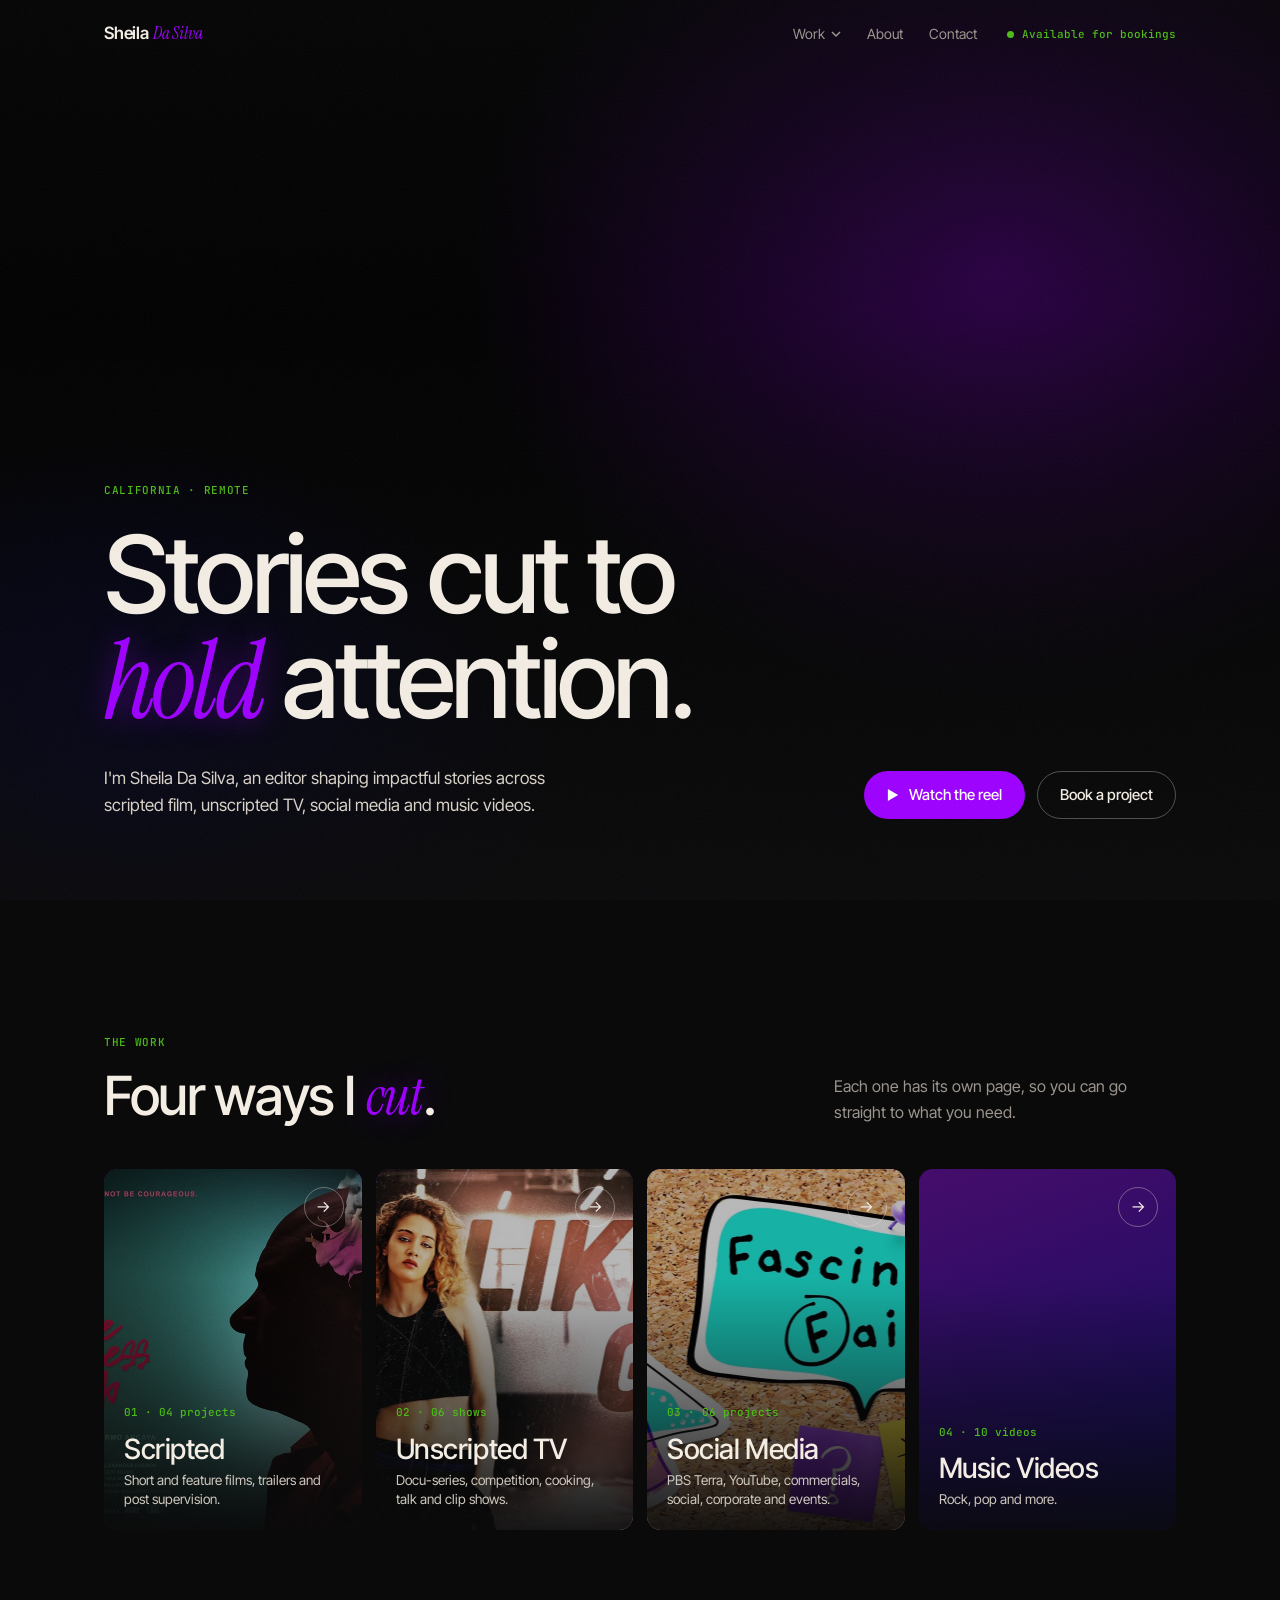
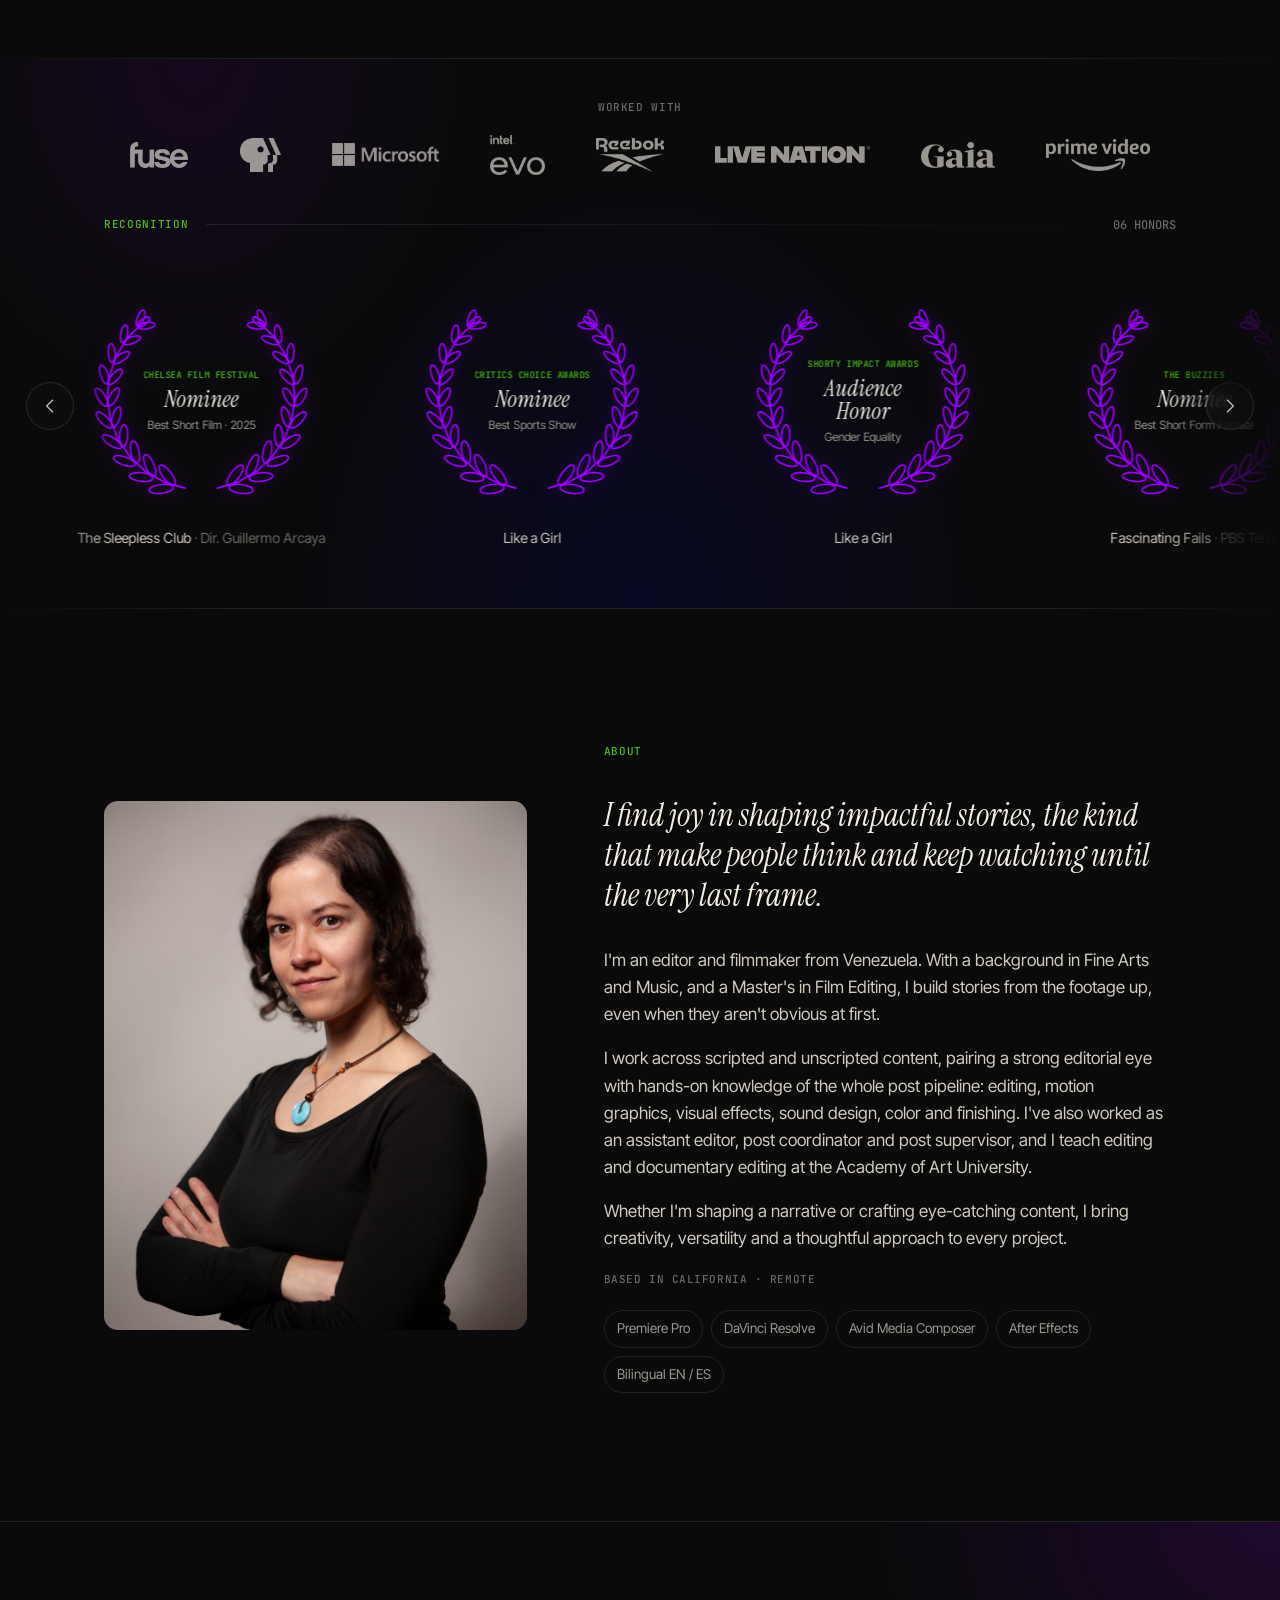
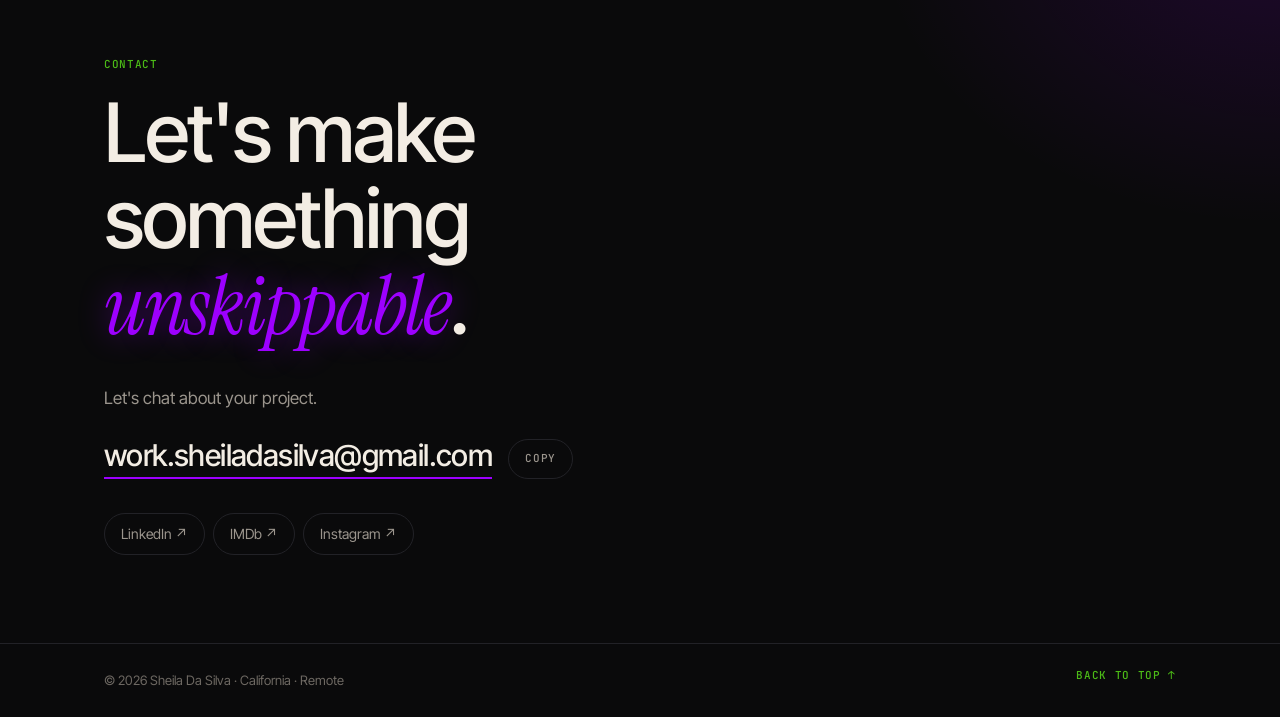
==== index.html @ 72e00f57 "Contact: smaller email, 'Let's chat about your project.', green/purple social links Co-Authored-By: " ====
<!DOCTYPE html>
<html lang="en">
<head>
<meta charset="utf-8">
<meta name="viewport" content="width=device-width, initial-scale=1">
<title>Sheila Da Silva — Video Editor</title>
<meta name="description" content="Sheila Da Silva — video editor for scripted film, unscripted TV, social media and music videos. California and remote.">
<link rel="preconnect" href="https://fonts.googleapis.com">
<link rel="preconnect" href="https://fonts.gstatic.com" crossorigin>
<link href="https://fonts.googleapis.com/css2?family=Inter+Tight:wght@300;400;500;600&family=Instrument+Serif:ital@0;1&family=JetBrains+Mono:wght@400;500&display=swap" rel="stylesheet">
<link rel="stylesheet" href="assets/site.css">
</head>
<body data-page="home">
<div class="grain" aria-hidden="true"></div>
<div class="playhead" id="playhead" aria-hidden="true"></div>
<nav>
  <div class="wrap nav-in">
    <a class="logo" href="index.html">Sheila <span>Da Silva</span></a>
    <div class="links">
      <div class="dd">
        <button aria-expanded="false" aria-haspopup="true">Work <svg viewBox="0 0 10 6" fill="none" stroke="currentColor" stroke-width="1.5"><path d="M1 1l4 4 4-4"/></svg></button>
        <div class="menu" role="menu"><a href="scripted.html" data-cat="scripted">Scripted<span data-count="scripted"></span></a><a href="unscripted.html" data-cat="unscripted">Unscripted TV<span data-count="unscripted"></span></a><a href="social-media.html" data-cat="digital">Social Media<span data-count="digital"></span></a><a href="music.html" data-cat="music">Music Videos<span data-count="music"></span></a></div>
      </div>
      <a href="index.html#about">About</a>
      <a href="index.html#contact">Contact</a>
    </div>
    <a class="pill" href="index.html#contact"><i class="dot"></i>Available for bookings</a>
    <button class="burger" id="burger" aria-label="Open menu" aria-expanded="false"><i></i><i></i></button>
  </div>
</nav>
<div class="mmenu">
  <a href="index.html">Home</a>
  <a href="scripted.html">Work</a>
  <div class="sub"><a href="scripted.html" data-cat="scripted">Scripted</a><a href="unscripted.html" data-cat="unscripted">Unscripted TV</a><a href="social-media.html" data-cat="digital">Social Media</a><a href="music.html" data-cat="music">Music Videos</a></div>
  <a href="index.html#about">About</a>
  <a href="index.html#contact">Contact</a>
  <a class="pill" href="index.html#contact"><i class="dot"></i>Available for bookings</a>
</div>
<header class="hero" id="top">
  <div class="hero-bg">
    <iframe src="https://player.vimeo.com/video/905389708?background=1&autoplay=1&loop=1&muted=1&dnt=1" title="Editor reel (background)" allow="autoplay; fullscreen" tabindex="-1" aria-hidden="true"></iframe>
  </div>
  <div class="wrap hero-in">
    <span class="label">California · Remote</span>
    <h1>Stories cut to <em>hold</em> attention.</h1>
    <div class="hero-row">
      <p>I'm Sheila Da Silva, an editor shaping impactful stories across scripted film, unscripted TV, social media and music videos.</p>
      <div class="ctas">
        <button class="btn btn-p" id="watchReel"><svg viewBox="0 0 12 14"><path d="M0 0l12 7-12 7z"/></svg>Watch the reel</button>
        <a class="btn btn-g" href="#contact">Book a project</a>
      </div>
    </div>
  </div>
</header>

<section class="doors-sec" id="work">
  <div class="wrap">
    <div class="doors-head">
      <div><span class="label">The work</span><h2>Four ways I <em>cut</em>.</h2></div>
      <p>Each one has its own page, so you can go straight to what you need.</p>
    </div>
    <div class="doors" id="doors"></div>
  </div>
</section>

<section class="recog" aria-labelledby="recogTitle">
  <svg width="0" height="0" style="position:absolute" aria-hidden="true"><symbol id="laurel" viewBox="0 0 240 240"><path d="M104.4,204.6 L84.5,198.7 L66.6,188.4 L51.5,174.3 L40.0,157.1 L32.7,137.8 L30.0,117.3 L32.1,96.7 L38.8,77.1 L49.9,59.6 L64.6,45.1" fill="none" stroke="currentColor" stroke-width="1.6" stroke-linecap="round"/><ellipse cx="81.7" cy="205.3" rx="11.6" ry="4.3" transform="rotate(173.2 81.7 205.3)" fill="none" stroke="currentColor" stroke-width="1.5"/><ellipse cx="87.4" cy="192.1" rx="11.6" ry="4.3" transform="rotate(233.2 87.4 192.1)" fill="none" stroke="currentColor" stroke-width="1.5"/><ellipse cx="62.5" cy="194.0" rx="11.3" ry="4.1" transform="rotate(186.4 62.5 194.0)" fill="none" stroke="currentColor" stroke-width="1.5"/><ellipse cx="70.7" cy="182.9" rx="11.3" ry="4.1" transform="rotate(246.4 70.7 182.9)" fill="none" stroke="currentColor" stroke-width="1.5"/><ellipse cx="46.4" cy="178.6" rx="10.9" ry="4.0" transform="rotate(199.6 46.4 178.6)" fill="none" stroke="currentColor" stroke-width="1.5"/><ellipse cx="56.5" cy="170.1" rx="10.9" ry="4.0" transform="rotate(259.6 56.5 170.1)" fill="none" stroke="currentColor" stroke-width="1.5"/><ellipse cx="34.3" cy="160.0" rx="10.6" ry="3.9" transform="rotate(212.8 34.3 160.0)" fill="none" stroke="currentColor" stroke-width="1.5"/><ellipse cx="45.6" cy="154.3" rx="10.6" ry="3.9" transform="rotate(272.8 45.6 154.3)" fill="none" stroke="currentColor" stroke-width="1.5"/><ellipse cx="26.9" cy="139.2" rx="10.2" ry="3.7" transform="rotate(226.0 26.9 139.2)" fill="none" stroke="currentColor" stroke-width="1.5"/><ellipse cx="38.5" cy="136.3" rx="10.2" ry="3.7" transform="rotate(286.0 38.5 136.3)" fill="none" stroke="currentColor" stroke-width="1.5"/><ellipse cx="24.3" cy="117.3" rx="9.8" ry="3.6" transform="rotate(239.2 24.3 117.3)" fill="none" stroke="currentColor" stroke-width="1.5"/><ellipse cx="35.7" cy="117.2" rx="9.8" ry="3.6" transform="rotate(299.2 35.7 117.2)" fill="none" stroke="currentColor" stroke-width="1.5"/><ellipse cx="26.8" cy="95.5" rx="9.5" ry="3.5" transform="rotate(252.4 26.8 95.5)" fill="none" stroke="currentColor" stroke-width="1.5"/><ellipse cx="37.4" cy="97.8" rx="9.5" ry="3.5" transform="rotate(312.4 37.4 97.8)" fill="none" stroke="currentColor" stroke-width="1.5"/><ellipse cx="34.2" cy="74.9" rx="9.1" ry="3.3" transform="rotate(265.6 34.2 74.9)" fill="none" stroke="currentColor" stroke-width="1.5"/><ellipse cx="43.4" cy="79.3" rx="9.1" ry="3.3" transform="rotate(325.6 43.4 79.3)" fill="none" stroke="currentColor" stroke-width="1.5"/><ellipse cx="46.1" cy="56.6" rx="8.8" ry="3.2" transform="rotate(278.8 46.1 56.6)" fill="none" stroke="currentColor" stroke-width="1.5"/><ellipse cx="53.6" cy="62.6" rx="8.8" ry="3.2" transform="rotate(338.8 53.6 62.6)" fill="none" stroke="currentColor" stroke-width="1.5"/><ellipse cx="61.8" cy="41.5" rx="8.4" ry="3.1" transform="rotate(292.0 61.8 41.5)" fill="none" stroke="currentColor" stroke-width="1.5"/><ellipse cx="67.4" cy="48.6" rx="8.4" ry="3.1" transform="rotate(352.0 67.4 48.6)" fill="none" stroke="currentColor" stroke-width="1.5"/><ellipse cx="64.6" cy="45.1" rx="7" ry="2.8" transform="rotate(322.0 64.6 45.1)" fill="none" stroke="currentColor" stroke-width="1.5"/><path d="M135.6,204.6 L155.5,198.7 L173.4,188.4 L188.5,174.3 L200.0,157.1 L207.3,137.8 L210.0,117.3 L207.9,96.7 L201.2,77.1 L190.1,59.6 L175.4,45.1" fill="none" stroke="currentColor" stroke-width="1.6" stroke-linecap="round"/><ellipse cx="158.3" cy="205.3" rx="11.6" ry="4.3" transform="rotate(6.8 158.3 205.3)" fill="none" stroke="currentColor" stroke-width="1.5"/><ellipse cx="152.6" cy="192.1" rx="11.6" ry="4.3" transform="rotate(-53.2 152.6 192.1)" fill="none" stroke="currentColor" stroke-width="1.5"/><ellipse cx="177.5" cy="194.0" rx="11.3" ry="4.1" transform="rotate(-6.4 177.5 194.0)" fill="none" stroke="currentColor" stroke-width="1.5"/><ellipse cx="169.3" cy="182.9" rx="11.3" ry="4.1" transform="rotate(-66.4 169.3 182.9)" fill="none" stroke="currentColor" stroke-width="1.5"/><ellipse cx="193.6" cy="178.6" rx="10.9" ry="4.0" transform="rotate(-19.6 193.6 178.6)" fill="none" stroke="currentColor" stroke-width="1.5"/><ellipse cx="183.5" cy="170.1" rx="10.9" ry="4.0" transform="rotate(-79.6 183.5 170.1)" fill="none" stroke="currentColor" stroke-width="1.5"/><ellipse cx="205.7" cy="160.0" rx="10.6" ry="3.9" transform="rotate(-32.8 205.7 160.0)" fill="none" stroke="currentColor" stroke-width="1.5"/><ellipse cx="194.4" cy="154.3" rx="10.6" ry="3.9" transform="rotate(-92.8 194.4 154.3)" fill="none" stroke="currentColor" stroke-width="1.5"/><ellipse cx="213.1" cy="139.2" rx="10.2" ry="3.7" transform="rotate(-46.0 213.1 139.2)" fill="none" stroke="currentColor" stroke-width="1.5"/><ellipse cx="201.5" cy="136.3" rx="10.2" ry="3.7" transform="rotate(-106.0 201.5 136.3)" fill="none" stroke="currentColor" stroke-width="1.5"/><ellipse cx="215.7" cy="117.3" rx="9.8" ry="3.6" transform="rotate(-59.2 215.7 117.3)" fill="none" stroke="currentColor" stroke-width="1.5"/><ellipse cx="204.3" cy="117.2" rx="9.8" ry="3.6" transform="rotate(-119.2 204.3 117.2)" fill="none" stroke="currentColor" stroke-width="1.5"/><ellipse cx="213.2" cy="95.5" rx="9.5" ry="3.5" transform="rotate(-72.4 213.2 95.5)" fill="none" stroke="currentColor" stroke-width="1.5"/><ellipse cx="202.6" cy="97.8" rx="9.5" ry="3.5" transform="rotate(-132.4 202.6 97.8)" fill="none" stroke="currentColor" stroke-width="1.5"/><ellipse cx="205.8" cy="74.9" rx="9.1" ry="3.3" transform="rotate(-85.6 205.8 74.9)" fill="none" stroke="currentColor" stroke-width="1.5"/><ellipse cx="196.6" cy="79.3" rx="9.1" ry="3.3" transform="rotate(-145.6 196.6 79.3)" fill="none" stroke="currentColor" stroke-width="1.5"/><ellipse cx="193.9" cy="56.6" rx="8.8" ry="3.2" transform="rotate(-98.8 193.9 56.6)" fill="none" stroke="currentColor" stroke-width="1.5"/><ellipse cx="186.4" cy="62.6" rx="8.8" ry="3.2" transform="rotate(-158.8 186.4 62.6)" fill="none" stroke="currentColor" stroke-width="1.5"/><ellipse cx="178.2" cy="41.5" rx="8.4" ry="3.1" transform="rotate(-112.0 178.2 41.5)" fill="none" stroke="currentColor" stroke-width="1.5"/><ellipse cx="172.6" cy="48.6" rx="8.4" ry="3.1" transform="rotate(-172.0 172.6 48.6)" fill="none" stroke="currentColor" stroke-width="1.5"/><ellipse cx="175.4" cy="45.1" rx="7" ry="2.8" transform="rotate(-142.0 175.4 45.1)" fill="none" stroke="currentColor" stroke-width="1.5"/></symbol></svg>
  <div class="wrap clients-in">
    <span class="label" id="clientsTitle">Worked with</span>
    <div class="logos">
      <img src="images/clients/fuse.png" alt="Fuse" class="lg-fuse" loading="lazy">
      <img src="images/clients/pbs.png" alt="PBS" class="lg-pbs" loading="lazy">
      <img src="images/clients/microsoft.png" alt="Microsoft" class="lg-ms" loading="lazy">
      <img src="images/clients/intel-evo.png" alt="Intel Evo" class="lg-evo" loading="lazy">
      <img src="images/clients/reebok.png" alt="Reebok" class="lg-reebok" loading="lazy">
      <img src="images/clients/live-nation.png" alt="Live Nation" class="lg-ln" loading="lazy">
      <img src="images/clients/gaia.png" alt="Gaia" class="lg-gaia" loading="lazy">
      <img src="images/clients/prime-video.png" alt="Prime Video" class="lg-prime" loading="lazy">
    </div>
  </div>
  <div class="wrap recog-head"><span class="label" id="recogTitle">Recognition</span><span class="rule" aria-hidden="true"></span><span class="count" id="awardCount"></span></div>
  <div class="marquee-wrap" id="awardWrap">
    <div class="marquee" id="awardMarquee"><div class="track" id="awardTrack"></div></div>
    <button class="m-arrow prev" id="awardPrev" aria-label="Previous awards"><svg viewBox="0 0 24 24" aria-hidden="true"><path d="M15 5l-7 7 7 7"/></svg></button>
    <button class="m-arrow next" id="awardNext" aria-label="Next awards"><svg viewBox="0 0 24 24" aria-hidden="true"><path d="M9 5l7 7-7 7"/></svg></button>
  </div>
</section>

<section class="about" id="about">
  <div class="wrap">
    <div class="photo rise">
      <img src="images/sheila.jpg" alt="Portrait of Sheila Da Silva" width="960" height="1200" loading="lazy">
    </div>
    <div class="rise">
      <span class="label">About</span>
      <p class="lead">I find joy in shaping impactful stories, the kind that make people think and keep watching until the very last frame.</p>
      <p>I'm an editor and filmmaker from Venezuela. With a background in Fine Arts and Music, and a Master's in Film Editing, I build stories from the footage up, even when they aren't obvious at first.</p>
      <p>I work across scripted and unscripted content, pairing a strong editorial eye with hands-on knowledge of the whole post pipeline: editing, motion graphics, visual effects, sound design, color and finishing. I've also worked as an assistant editor, post coordinator and post supervisor, and I teach editing and documentary editing at the Academy of Art University.</p>
      <p>Whether I'm shaping a narrative or crafting eye-catching content, I bring creativity, versatility and a thoughtful approach to every project.</p>
      <p class="avail">Based in California · Remote</p>
      <div class="chips"><span>Premiere Pro</span><span>DaVinci Resolve</span><span>Avid Media Composer</span><span>After Effects</span><span>Bilingual EN / ES</span></div>
    </div>
  </div>
</section>

<section class="contact" id="contact">
  <div class="wrap">
    <span class="label">Contact</span>
    <h2>Let's make something <em>unskippable</em>.</h2>
    <div class="c-solo">
      <p>Let's chat about your project.</p>
      <div class="mail-row">
        <a class="mail" id="mailLink" href="mailto:work.sheiladasilva@gmail.com">work.sheiladasilva@gmail.com</a>
        <button class="copy" id="copyMail" type="button" aria-label="Copy email address">Copy</button>
      </div>
      <div class="social">
        <a href="https://www.linkedin.com/in/sheiladasilva/" target="_blank" rel="noopener">LinkedIn ↗</a>
        <a href="https://www.imdb.com/name/nm10146555/" target="_blank" rel="noopener">IMDb ↗</a>
        <a href="https://www.instagram.com/sheiladpicsart/" target="_blank" rel="noopener">Instagram ↗</a>
      </div>
    </div>
  </div>
</section>

<div class="tabbar" role="navigation" aria-label="Main">
  <a href="index.html" data-tab="home"><svg viewBox="0 0 24 24" aria-hidden="true"><path d="M3 10.5 12 3l9 7.5V20a1 1 0 0 1-1 1h-5v-6h-6v6H4a1 1 0 0 1-1-1z"/></svg><span>Home</span></a>
  <button type="button" data-tab="work" aria-expanded="false" aria-controls="sheet"><svg viewBox="0 0 24 24" aria-hidden="true"><rect x="3" y="4" width="18" height="16" rx="2"/><path d="M3 9h18M8 4v5M16 4v5"/></svg><span>Work</span></button>
  <button type="button" data-tab="reel" class="tab-reel" aria-label="Watch the reel"><svg viewBox="0 0 24 24" aria-hidden="true"><circle cx="12" cy="12" r="9"/><path d="m10 8.5 5 3.5-5 3.5z" fill="currentColor"/></svg><span>Reel</span></button>
  <a href="index.html#about" data-tab="about"><svg viewBox="0 0 24 24" aria-hidden="true"><circle cx="12" cy="8" r="4"/><path d="M4 21c1.5-4 4.5-6 8-6s6.5 2 8 6"/></svg><span>About</span></a>
  <a href="index.html#contact" data-tab="contact"><svg viewBox="0 0 24 24" aria-hidden="true"><rect x="3" y="5" width="18" height="14" rx="2"/><path d="m3.5 6.5 8.5 7 8.5-7"/></svg><span>Contact</span></a>
</div>
<div class="sheet-bg" id="sheetBg"></div>
<div class="sheet" id="sheet" role="dialog" aria-label="Work categories">
  <span class="grab" aria-hidden="true"></span>
  <span class="label">The work</span>
  <a href="scripted.html" data-cat="scripted"><svg viewBox="0 0 24 24" aria-hidden="true"><path d="M4 8h16v12H4zM4 8l3-4h13l-3 4M9 4l-2 4M15 4l-2 4"/></svg><b>Scripted</b><i data-count="scripted"></i></a>
  <a href="unscripted.html" data-cat="unscripted"><svg viewBox="0 0 24 24" aria-hidden="true"><rect x="3" y="6" width="18" height="12" rx="2"/><path d="M8 21h8M12 18v3"/></svg><b>Unscripted TV</b><i data-count="unscripted"></i></a>
  <a href="social-media.html" data-cat="digital"><svg viewBox="0 0 24 24" aria-hidden="true"><rect x="7" y="2.5" width="10" height="19" rx="2.5"/><path d="M11 18.5h2"/></svg><b>Social Media</b><i data-count="digital"></i></a>
  <a href="music.html" data-cat="music"><svg viewBox="0 0 24 24" aria-hidden="true"><path d="M9 18V5l11-2v13"/><circle cx="6.5" cy="18" r="2.5"/><circle cx="17.5" cy="16" r="2.5"/></svg><b>Music Videos</b><i data-count="music"></i></a>
</div>
<footer><div class="wrap"><span>© <span id="yr"></span> Sheila Da Silva · California · Remote</span><a href="#" class="label">Back to top ↑</a></div></footer>

<div class="lb" id="lb" role="dialog" aria-modal="true" aria-labelledby="lbTitle">
  <div class="lb-in">
    <button class="lb-close" id="lbClose" aria-label="Close player">✕</button>
    <div class="lb-grid">
      <div class="lb-left">
        <div class="screen" id="lbScreen"></div>
        <div class="lb-clips" id="lbClipsWrap">
          <div class="lb-clips-head"><span class="label" id="lbClipCount"></span><span class="navbtns"><button id="lbPrev" aria-label="Previous clip">←</button><button id="lbNext" aria-label="Next clip">→</button></span></div>
          <div class="strip" id="lbStrip"></div>
        </div>
      </div>
      <aside class="lb-info">
        <span class="label" id="lbKind"></span>
        <h3 id="lbTitle"></h3>
        <div class="now" id="lbNow"></div>
        <div class="role" id="lbRole"></div>
        <div class="awards" id="lbAwards"></div>
        <dl class="facts" id="lbFacts"></dl>
        <div class="desc" id="lbDesc"></div>
        <a class="ext" id="lbExt" href="#" target="_blank" rel="noopener"></a>
      </aside>
    </div>
  </div>
</div>
<script src="assets/data.js"></script>
<script src="assets/app.js"></script>
</body>
</html>
---- assets/site.css ----
/*
VOICE: calm, confident, cinematic — one idea per screen, lots of air.
IDEA: a festival programme — each category is its own page, each project its own "screening" with a single play button.
PICTURE: the reel behind the home hero; large stills that open a quiet player.
COLOUR and TYPE: near-black + cream; purple #9D00FF for actions, green #4CBB17 for small labels, blue #0000FF for the recognition band. Inter Tight / Instrument Serif italic / JetBrains Mono.
LAYOUT: Home (hero → four doors → recognition → about → contact). Category pages (header + index → alternating project rows). Music: two-column screening grid.
*/
:root{
  color-scheme:dark;
  --bg:#0a0a0b; --panel:#111113; --panel2:#17171b; --line:#222227;
  --ink:#f3ede4; --mute:#9b958d; --dim:#6d6862;
  --purple:#9D00FF; --green:#4CBB17; --blue:#0000FF;
  --sans:"Inter Tight",system-ui,sans-serif;
  --serif:"Instrument Serif",Georgia,serif;
  --mono:"JetBrains Mono",ui-monospace,monospace;
  --r:14px;
}
*{box-sizing:border-box;min-width:0}
html{scroll-behavior:smooth;scroll-padding-top:84px}
body{margin:0;background:var(--bg);color:var(--ink);font:16px/1.6 var(--sans);overflow-x:clip;-webkit-font-smoothing:antialiased}
img{display:block;max-width:100%}
a{color:inherit}
button{font:inherit;color:inherit;cursor:pointer}
:focus-visible{outline:2px solid var(--green);outline-offset:3px;border-radius:6px}
.wrap{max-width:1200px;margin:0 auto;padding:0 max(5vw,20px)}
.label{font:500 11px/1 var(--mono);color:var(--green);letter-spacing:.06em;text-transform:uppercase}
em{font-family:var(--serif);font-style:italic;font-weight:400;color:var(--purple);text-shadow:0 0 30px rgba(157,0,255,.45)}
h2{font-weight:500;font-size:clamp(34px,4.6vw,54px);line-height:1.05;letter-spacing:-.025em;margin:14px 0 0;text-wrap:balance}
.grain{position:fixed;inset:0;z-index:90;pointer-events:none;opacity:.045;
  background-image:url("data:image/svg+xml,%3Csvg xmlns='http://www.w3.org/2000/svg' width='180' height='180'%3E%3Cfilter id='n'%3E%3CfeTurbulence type='fractalNoise' baseFrequency='.9' numOctaves='2' stitchTiles='stitch'/%3E%3C/filter%3E%3Crect width='100%25' height='100%25' filter='url(%23n)'/%3E%3C/svg%3E")}
.playhead{position:fixed;top:0;left:0;height:2px;width:0;z-index:100;background:linear-gradient(90deg,var(--purple),var(--blue))}

/* buttons */
.btn{display:inline-flex;align-items:center;gap:10px;min-height:48px;padding:0 22px;border-radius:999px;border:1px solid transparent;font-weight:500;font-size:15px;text-decoration:none;transition:background .25s,border-color .25s,color .25s}
.btn-p{background:var(--purple);color:#fff}
.btn-p:hover{background:var(--blue)}
.btn-g{border-color:rgba(243,237,228,.3);background:none}
.btn-g:hover{border-color:var(--ink)}
.btn svg{width:12px;height:12px;fill:currentColor}

/* nav */
nav{position:fixed;inset:0 0 auto;z-index:80;transition:background .35s,border-color .35s;border-bottom:1px solid transparent}
nav.solid,body.inner nav{background:rgba(10,10,11,.86);backdrop-filter:blur(14px);border-color:var(--line)}
.nav-in{display:flex;align-items:center;gap:30px;height:68px}
.logo{font-weight:600;font-size:17px;text-decoration:none;margin-right:auto;letter-spacing:-.01em;transition:color .2s}
.logo:hover{color:var(--green)}
.logo span{font-family:var(--serif);font-style:italic;font-weight:400;color:var(--purple)}
.links{display:flex;align-items:center;gap:26px}
.links>a,.dd>button{text-decoration:none;font-size:14px;color:var(--mute);transition:color .2s;background:none;border:0;padding:8px 0;display:inline-flex;align-items:center;gap:6px}
.links>a:hover,.dd>button:hover{color:var(--green)}
.links>a.on,.dd.on>button,.dd.open>button,.links>a.on:hover,.dd.on>button:hover,.dd.open>button:hover{color:var(--purple)}
.dd{position:relative}
.dd>button svg{width:10px;height:10px;transition:transform .25s}
.dd.open>button svg{transform:rotate(180deg)}
.menu{position:absolute;top:calc(100% + 10px);left:-16px;min-width:250px;background:var(--panel);border:1px solid var(--line);border-radius:12px;padding:8px;opacity:0;transform:translateY(-6px);pointer-events:none;transition:opacity .2s,transform .2s;box-shadow:0 24px 60px -20px rgba(0,0,0,.8)}
.dd.open .menu{opacity:1;transform:none;pointer-events:auto}
.menu::before{content:"";position:absolute;left:0;right:0;top:-12px;height:12px}
.menu a{display:flex;justify-content:space-between;align-items:center;gap:16px;padding:11px 12px;border-radius:8px;text-decoration:none;font-size:15px}
.menu a span{font:500 10.5px/1 var(--mono);color:var(--dim)}
.menu a{transition:background .2s,color .2s}
.menu a:hover{background:var(--panel2);color:var(--green)}
.menu a.on,.menu a.on:hover{background:var(--panel2);color:var(--purple)}
.menu a:hover span{color:var(--green)}
.menu a.on span{color:var(--purple)}
.pill{display:inline-flex;align-items:center;gap:8px;font:500 11px/1 var(--mono);color:var(--green);text-decoration:none;white-space:nowrap}
.dot{width:7px;height:7px;border-radius:50%;background:var(--green);animation:pulse 2.4s infinite}
@keyframes pulse{0%{box-shadow:0 0 0 0 rgba(76,187,23,.6)}70%{box-shadow:0 0 0 8px rgba(76,187,23,0)}100%{box-shadow:0 0 0 0 rgba(76,187,23,0)}}
.burger{display:none;width:44px;height:44px;border:0;background:none;position:relative;z-index:2}
.burger i{position:absolute;left:12px;right:12px;height:1.5px;background:var(--ink);transition:transform .3s,top .3s}
.burger i:first-child{top:18px}.burger i:last-child{top:25px}
.menu-open .burger i:first-child{top:21px;transform:rotate(45deg)}
.menu-open .burger i:last-child{top:21px;transform:rotate(-45deg)}
.mmenu{position:fixed;inset:0;z-index:79;background:var(--bg);display:flex;flex-direction:column;justify-content:center;gap:2px;padding:80px 9vw 40px;opacity:0;pointer-events:none;transition:opacity .3s;overflow-y:auto}
.menu-open .mmenu{opacity:1;pointer-events:auto}
.mmenu>a{font-size:40px;font-weight:500;text-decoration:none;letter-spacing:-.02em;padding:4px 0}
.mmenu .sub{display:flex;flex-direction:column;margin:2px 0 14px;padding-left:16px;border-left:1px solid var(--line)}
.mmenu .sub a{font-size:20px;color:var(--mute);text-decoration:none;padding:6px 0}
.mmenu>a,.mmenu .sub a{transition:color .2s}
.mmenu>a:hover,.mmenu .sub a:hover{color:var(--green)}
.mmenu>a.on,.mmenu .sub a.on{color:var(--purple)}
.mmenu .pill{margin-top:24px;font-size:12px}
@media(max-width:1000px){nav .pill{display:none}.nav-in{gap:22px}}
@media(max-width:520px){.links{display:none}.burger{display:block}}

/* hero (home) */
.hero{position:relative;height:100svh;min-height:560px;display:flex;align-items:flex-end;overflow:hidden;isolation:isolate}
.hero-bg{position:absolute;inset:0;z-index:-2;background:#000 url("https://i.vimeocdn.com/video/1786629516-c2676ac9371a86c56fd2530cafbfa050674b06d72a8556141cd882b50cfa4356-d_1920x1080") center/cover}
.hero-bg::before{content:"";position:absolute;inset:0;background:radial-gradient(60% 70% at 78% 30%,rgba(157,0,255,.3),transparent 70%),radial-gradient(50% 60% at 10% 90%,rgba(0,0,255,.25),transparent 70%)}
.hero-bg iframe{position:absolute;top:50%;left:50%;width:100vw;height:56.25vw;min-height:100%;min-width:177.78vh;transform:translate(-50%,-50%);border:0;pointer-events:none;opacity:0;transition:opacity 1.2s}
.hero-bg.live iframe{opacity:1}
.hero::after{content:"";position:absolute;inset:0;z-index:-1;background:linear-gradient(180deg,rgba(10,10,11,.5),rgba(10,10,11,.1) 35%,rgba(10,10,11,.95))}
.hero-in{width:100%;padding-bottom:clamp(44px,9vh,96px)}
.hero h1{font-weight:500;font-size:clamp(46px,8.4vw,118px);line-height:.98;letter-spacing:-.035em;margin:20px 0 0;max-width:12ch;text-wrap:balance}
.hero-row{display:flex;justify-content:space-between;align-items:flex-end;gap:28px;flex-wrap:wrap;margin-top:30px}
.hero p{max-width:50ch;margin:0;font-size:17px;color:#d9d2c8}
.ctas{display:flex;gap:12px;flex-wrap:wrap}

/* home: four doors */
.doors-sec{padding:clamp(80px,10vw,128px) 0}
.doors-head{display:flex;justify-content:space-between;align-items:flex-end;gap:24px;flex-wrap:wrap}
.doors-head p{color:var(--mute);margin:0;max-width:38ch}
.doors{display:grid;grid-template-columns:repeat(4,minmax(0,1fr));gap:14px;margin-top:44px}
.door{position:relative;aspect-ratio:3/4.2;border-radius:var(--r);overflow:hidden;text-decoration:none;isolation:isolate;background:linear-gradient(160deg,rgba(157,0,255,.4),rgba(0,0,255,.35)),#15151a}
.door img{position:absolute;inset:0;width:100%;height:100%;object-fit:cover;z-index:-2;transition:transform 1s cubic-bezier(.2,.7,.2,1),filter .6s;filter:saturate(.85) brightness(.8)}
.door::after{content:"";position:absolute;inset:0;z-index:-1;background:linear-gradient(180deg,rgba(10,10,11,.1) 30%,rgba(10,10,11,.92))}
.door:hover img{transform:scale(1.06);filter:saturate(1) brightness(.95)}
.door .in{position:absolute;left:20px;right:20px;bottom:20px}
.door .n{font:500 11px/1 var(--mono);color:var(--green)}
.door b{display:block;font-weight:500;font-size:clamp(22px,2.2vw,28px);letter-spacing:-.015em;line-height:1.1;margin:10px 0 6px}
.door small{display:block;color:#cfc8be;font-size:13.5px;line-height:1.45}
.door .arrow{position:absolute;top:18px;right:18px;width:40px;height:40px;border-radius:50%;border:1px solid rgba(243,237,228,.35);display:grid;place-items:center;transition:background .3s,border-color .3s}
.door:hover .arrow{background:var(--purple);border-color:var(--purple)}
@media(max-width:980px){.doors{grid-template-columns:repeat(2,minmax(0,1fr))}.door{aspect-ratio:4/4.4}}
@media(max-width:480px){.doors{grid-template-columns:minmax(0,1fr)}.door{aspect-ratio:16/12}}

/* worked with: client logos */
.clients-in{display:flex;flex-direction:column;align-items:center;gap:clamp(16px,2vw,22px);margin-bottom:clamp(30px,4vw,44px)}
.clients-in .label{flex:none;color:var(--dim)}
.logos{width:100%;max-width:1180px;display:flex;flex-wrap:wrap;align-items:center;justify-content:center;gap:24px clamp(28px,4vw,56px)}
.logos img{width:auto;opacity:.62;transition:opacity .3s,transform .3s}
.logos img:hover{opacity:1;transform:translateY(-2px)}
.lg-fuse{height:26px}.lg-pbs{height:34px}.lg-ms{height:23px}.lg-evo{height:40px}.lg-reebok{height:34px}.lg-ln{height:17px}.lg-gaia{height:26px}.lg-prime{height:32px}
@media(max-width:760px){
  .clients-in{gap:20px}
  .logos{gap:22px 30px}
  .lg-fuse{height:22px}.lg-pbs{height:28px}.lg-ms{height:17px}.lg-evo{height:32px}.lg-reebok{height:28px}.lg-ln{height:11px}.lg-gaia{height:20px}.lg-prime{height:25px}
}

/* recognition: slow award banner drifting left → right */
.recog{position:relative;padding:clamp(30px,3.6vw,44px) 0 clamp(40px,5vw,60px);overflow:hidden;background:radial-gradient(40% 120% at 50% 100%,rgba(0,0,255,.10),transparent 70%),radial-gradient(30% 90% at 15% 0%,rgba(157,0,255,.08),transparent 70%)}
.recog::before,.recog::after{content:"";position:absolute;left:0;right:0;height:1px;background:linear-gradient(90deg,transparent,var(--line) 20%,var(--line) 80%,transparent)}
.recog::before{top:0}.recog::after{bottom:0}
.recog-head{display:flex;align-items:center;gap:18px}
.recog-head .rule{flex:1;height:1px;background:linear-gradient(90deg,var(--line),transparent)}
.marquee{margin-top:clamp(28px,4vw,44px);-webkit-mask-image:linear-gradient(90deg,transparent,#000 9%,#000 91%,transparent);mask-image:linear-gradient(90deg,transparent,#000 9%,#000 91%,transparent)}
.track{display:flex;width:max-content;will-change:transform}
.marquee{cursor:grab;touch-action:pan-y;user-select:none;-webkit-user-select:none}
.marquee.dragging{cursor:grabbing}
.marquee.dragging .award{pointer-events:none}
.award img,.award svg{-webkit-user-drag:none}
.marquee-wrap{position:relative}
.m-arrow{position:absolute;top:calc(50% - 30px);z-index:3;width:48px;height:48px;border-radius:50%;border:1px solid rgba(243,237,228,.16);background:rgba(17,17,19,.7);backdrop-filter:blur(8px);-webkit-backdrop-filter:blur(8px);display:grid;place-items:center;color:var(--ink);opacity:.75;transition:opacity .25s,background .25s,border-color .25s,color .25s,transform .25s}
.m-arrow svg{width:20px;height:20px;fill:none;stroke:currentColor;stroke-width:1.8;stroke-linecap:round;stroke-linejoin:round}
.m-arrow.prev{left:max(2vw,10px)}.m-arrow.next{right:max(2vw,10px)}
.marquee-wrap:hover .m-arrow{opacity:1}
.m-arrow:hover{color:var(--green);border-color:var(--green)}
.m-arrow:active{background:var(--purple);border-color:var(--purple);color:#fff;transform:scale(.94)}
@media(max-width:600px){.m-arrow{width:40px;height:40px;top:calc(50% - 26px)}}
.award{flex:none;width:290px;margin:0 clamp(10px,1.6vw,22px);display:flex;flex-direction:column;align-items:center;text-align:center;text-decoration:none;color:inherit}
.wreath{position:relative;width:250px;aspect-ratio:1}
.wreath>svg{position:absolute;inset:0;width:100%;height:100%;color:var(--purple);filter:drop-shadow(0 0 10px rgba(157,0,255,.35));transition:color .35s,filter .35s,transform .6s cubic-bezier(.2,.7,.2,1)}
.award:hover .wreath>svg{color:var(--green);filter:drop-shadow(0 0 12px rgba(76,187,23,.35));transform:scale(1.03)}
.wreath .in{position:absolute;inset:23% 25% 22%;display:flex;flex-direction:column;align-items:center;justify-content:center;gap:7px}
.wreath .org{font:500 9px/1.35 var(--mono);color:var(--green);letter-spacing:.06em;text-transform:uppercase;text-wrap:balance}
.wreath b{font-family:var(--serif);font-style:italic;font-weight:400;font-size:23px;line-height:1;color:var(--ink);text-wrap:balance}
.wreath .cat{font-size:11.5px;line-height:1.3;color:var(--mute);text-wrap:balance}
.award small{display:block;margin-top:2px;font-size:14px;color:#cfc8be}
.award small i{font-style:normal;color:var(--dim)}
@media(max-width:600px){.award{width:240px}.wreath{width:220px}.wreath b{font-size:20px}.wreath .cat{font-size:11px}}


/* about */
.about{padding:clamp(80px,10vw,128px) 0}
.about .wrap{display:grid;grid-template-columns:minmax(0,.85fr) minmax(0,1.15fr);gap:clamp(32px,6vw,88px);align-items:center}
.photo{position:relative;aspect-ratio:4/5;border-radius:var(--r);overflow:hidden;background:linear-gradient(160deg,rgba(157,0,255,.35),rgba(0,0,255,.3)),#141418}
.photo img{width:100%;height:100%;object-fit:cover}
.about p{color:#d0c9bf;font-size:17px;max-width:56ch}
.about p.lead{font-family:var(--serif);font-style:italic;font-size:clamp(24px,2.6vw,32px);line-height:1.25;color:var(--ink)}
.chips{display:flex;flex-wrap:wrap;gap:8px;margin-top:22px}
.about p i{font-style:normal;color:var(--ink)}
.about p.avail{font:500 11px/1.6 var(--mono);color:var(--dim);letter-spacing:.05em;text-transform:uppercase;margin-top:18px}
.photo img{object-position:50% 30%}
.chips span{padding:7px 12px;border:1px solid var(--line);border-radius:999px;font-size:13.5px;color:var(--mute)}
@media(max-width:900px){.about .wrap{grid-template-columns:minmax(0,1fr)}.photo{max-width:440px}}

/* contact */
.contact{border-top:1px solid var(--line);padding:clamp(80px,10vw,128px) 0 clamp(56px,7vw,88px);background:radial-gradient(45% 60% at 100% 0%,rgba(157,0,255,.14),transparent 70%)}
.contact h2{font-size:clamp(40px,6.4vw,84px);max-width:13ch}
.c-solo{margin-top:36px;max-width:760px}
.c-solo p{color:var(--mute);margin:0 0 26px;font-size:17px}
.mail-row{display:flex;align-items:center;gap:16px;flex-wrap:wrap}
.c-solo .mail{font-size:clamp(20px,2.4vw,30px);font-weight:500;letter-spacing:-.02em;line-height:1.15;border-bottom:2px solid var(--purple);padding-bottom:4px;transition:color .2s,border-color .2s}
.c-solo .mail:hover{color:var(--green);border-color:var(--green)}
.copy{min-height:40px;padding:0 16px;border-radius:999px;border:1px solid var(--line);background:none;font:500 11px/1 var(--mono);color:var(--mute);letter-spacing:.06em;text-transform:uppercase;transition:all .2s}
.copy:hover{color:var(--green);border-color:var(--green)}
.copy.done{color:#fff;background:var(--purple);border-color:var(--purple)}
.c-solo .social{margin-top:34px}
.c-grid{display:grid;grid-template-columns:minmax(0,.9fr) minmax(0,1.1fr);gap:clamp(32px,6vw,88px);margin-top:44px}
.c-side p{color:var(--mute);margin:0 0 20px}
.mail{font-size:clamp(18px,1.8vw,22px);text-decoration:none;border-bottom:1px solid var(--purple);overflow-wrap:anywhere}
.mail:hover{color:var(--purple)}
.social{display:flex;flex-wrap:wrap;gap:8px;margin-top:30px}
.social a{display:inline-flex;align-items:center;min-height:42px;padding:0 16px;border:1px solid var(--line);border-radius:999px;text-decoration:none;font-size:14px;color:var(--mute);transition:all .2s}
.social a:hover{color:var(--green);border-color:var(--green)}
.social a:active,.social a.clicked,.social a.clicked:hover{color:var(--purple);border-color:var(--purple)}
form{display:grid;grid-template-columns:repeat(2,minmax(0,1fr));gap:14px}
label{display:grid;gap:8px;font:500 10.5px/1 var(--mono);color:var(--green);text-transform:uppercase;letter-spacing:.05em}
label.full{grid-column:1/-1}
input,select,textarea{width:100%;min-height:50px;padding:12px 14px;border-radius:10px;border:1px solid var(--line);background:var(--panel);color:var(--ink);font:16px var(--sans)}
textarea{min-height:130px;resize:vertical}
input:focus,select:focus,textarea:focus{outline:none;border-color:var(--purple);box-shadow:0 0 0 3px rgba(157,0,255,.22)}
.f-end{grid-column:1/-1;display:flex;align-items:center;gap:16px;flex-wrap:wrap}
.status{font-size:14px;color:var(--mute)}
@media(max-width:860px){.c-grid{grid-template-columns:minmax(0,1fr)}}
@media(max-width:480px){form{grid-template-columns:minmax(0,1fr)}}

/* category page header */
.page-head{padding:clamp(130px,16vw,190px) 0 clamp(36px,5vw,56px);border-bottom:1px solid var(--line);background:radial-gradient(50% 90% at 85% 0%,rgba(157,0,255,.16),transparent 70%),radial-gradient(40% 70% at 0% 100%,rgba(0,0,255,.1),transparent 70%)}
.crumb{display:flex;gap:10px;align-items:center}
.crumb a{text-decoration:none;color:var(--mute)}
.crumb a:hover{color:var(--ink)}
.page-head h1{font-weight:500;font-size:clamp(48px,8vw,108px);line-height:.98;letter-spacing:-.035em;margin:18px 0 0}
.page-head .intro{display:flex;justify-content:space-between;align-items:flex-end;gap:28px;flex-wrap:wrap;margin-top:26px}
.page-head p{color:#cfc8be;font-size:17px;margin:0;max-width:56ch}
.count{font:500 12px/1 var(--mono);color:var(--dim);white-space:nowrap}
.index{display:flex;gap:8px;overflow-x:auto;padding:22px 0 2px;scrollbar-width:none}
.index::-webkit-scrollbar{display:none}
.index a{flex:none;padding:9px 14px;border:1px solid var(--line);border-radius:999px;font-size:13.5px;color:var(--mute);text-decoration:none;transition:all .2s;white-space:nowrap}
.index a:hover{color:var(--ink);border-color:#444}

/* project rows */
.projects{padding:clamp(40px,6vw,72px) 0}
.proj{display:grid;grid-template-columns:minmax(0,1.25fr) minmax(0,1fr);gap:clamp(28px,5vw,72px);align-items:center;padding:clamp(40px,6vw,72px) 0;border-bottom:1px solid var(--line)}
.proj:last-child{border-bottom:0}
.proj:nth-child(even) .media{order:2}
.media{position:relative;display:block;width:100%;aspect-ratio:16/9;border:0;padding:0;border-radius:var(--r);overflow:hidden;background:linear-gradient(135deg,rgba(157,0,255,.35),rgba(0,0,255,.35)),#141418;box-shadow:0 30px 70px -35px rgba(0,0,0,.9),0 0 0 1px var(--line)}
.media img{position:absolute;inset:0;width:100%;height:100%;object-fit:cover;transition:transform 1s cubic-bezier(.2,.7,.2,1)}
.media:hover img{transform:scale(1.04)}
.media::after{content:"";position:absolute;inset:0;background:linear-gradient(180deg,transparent 55%,rgba(0,0,0,.5))}
.pb{position:absolute;z-index:2;left:50%;top:50%;transform:translate(-50%,-50%);width:72px;height:72px;border-radius:50%;background:var(--purple);display:grid;place-items:center;transition:transform .3s,box-shadow .3s}
.pb svg{width:18px;height:18px;margin-left:4px;fill:#fff}
.media:hover .pb{transform:translate(-50%,-50%) scale(1.08);box-shadow:0 0 40px rgba(157,0,255,.7)}
.media .cl{position:absolute;z-index:2;right:14px;bottom:12px;font:500 11px/1 var(--mono);color:#fff;background:rgba(10,10,11,.7);padding:6px 9px;border-radius:6px}
.txt h3{font-weight:500;font-size:clamp(28px,3.2vw,42px);line-height:1.05;letter-spacing:-.025em;margin:10px 0 0}
.txt .role{color:var(--mute);margin-top:8px;font-size:15px}
.awards{display:flex;flex-wrap:wrap;gap:8px;margin-top:16px}
.awards span{background:var(--green);color:#000;font:600 10.5px/1.3 var(--mono);padding:6px 9px;border-radius:5px}
.facts{display:grid;grid-template-columns:repeat(auto-fit,minmax(130px,1fr));gap:14px 24px;margin:20px 0 0;padding:18px 0 0;border-top:1px solid var(--line)}
.facts dt{font:500 10.5px/1.6 var(--mono);color:var(--green);text-transform:uppercase;letter-spacing:.05em}
.facts dd{margin:0;font-size:14.5px}
.desc{margin-top:18px;color:#cfc8be;font-size:15.5px}
.desc p{margin:0 0 10px}
.desc.clamp p:not(:first-child){display:none}
.more{background:none;border:0;padding:0;color:var(--mute);font-size:14px;text-decoration:underline;text-underline-offset:3px}
.more:hover{color:var(--ink)}
.txt .btn{margin-top:18px}
@media(max-width:860px){.proj{grid-template-columns:minmax(0,1fr)}.proj:nth-child(even) .media{order:0}}

/* music grid */
.screenings{display:grid;grid-template-columns:repeat(2,minmax(0,1fr));gap:clamp(28px,4vw,48px) clamp(20px,3vw,36px);padding:clamp(48px,7vw,88px) 0}
.screening .media{aspect-ratio:16/9}
.screening .aw{position:absolute;z-index:2;left:12px;top:12px;background:var(--green);color:#000;font:600 10px/1 var(--mono);padding:6px 8px;border-radius:5px;letter-spacing:.04em}
.screening .meta{display:flex;justify-content:space-between;align-items:baseline;gap:16px;margin-top:16px}
.screening b{display:block;font-weight:500;font-size:clamp(20px,2vw,24px);letter-spacing:-.015em}
.screening small{display:block;color:var(--mute);font-size:14px;margin-top:2px}
.screening .n{font:500 11px/1 var(--mono);color:var(--dim)}
@media(max-width:700px){.screenings{grid-template-columns:minmax(0,1fr)}}

/* next page */
.next{border-top:1px solid var(--line)}
.next a{display:flex;justify-content:space-between;align-items:center;gap:24px;padding:clamp(40px,6vw,72px) 0;text-decoration:none}
.next b{display:block;font-weight:500;font-size:clamp(32px,5vw,64px);letter-spacing:-.03em;line-height:1;margin-top:12px;transition:color .3s}
.next a:hover b{color:var(--purple)}
.next .arrow{flex:none;width:64px;height:64px;border-radius:50%;border:1px solid var(--line);display:grid;place-items:center;font-size:22px;transition:all .3s}
.next a:hover .arrow{background:var(--purple);border-color:var(--purple)}

/* lightbox: player left, details right */
.lb{position:fixed;inset:0;z-index:120;background:rgba(6,6,8,.95);backdrop-filter:blur(12px);display:none;overflow-y:auto;padding:clamp(16px,3.5vw,48px)}
.lb.open{display:block}
.lb-in{position:relative;max-width:1240px;margin:0 auto;padding-top:52px}
.lb-close{position:absolute;top:0;right:0;width:44px;height:44px;border-radius:50%;border:1px solid var(--line);background:var(--bg);font-size:17px;z-index:2}
.lb-close:hover{background:var(--purple);border-color:var(--purple)}
.lb-grid{display:grid;grid-template-columns:minmax(0,1.55fr) minmax(0,1fr);gap:clamp(24px,3.5vw,52px);align-items:start}
.screen{position:relative;aspect-ratio:16/9;border-radius:var(--r);overflow:hidden;background:#000;box-shadow:0 30px 80px -30px rgba(0,0,0,.9),0 0 0 1px var(--line)}
.screen iframe{position:absolute;inset:0;width:100%;height:100%;border:0;background:#000}
.screen .poster{position:absolute;inset:0;width:100%;border:0;padding:0;background:linear-gradient(135deg,rgba(157,0,255,.35),rgba(0,0,255,.35)),#141418}
.screen .poster img{position:absolute;inset:0;width:100%;height:100%;object-fit:cover}
.screen .poster:hover .pb{transform:translate(-50%,-50%) scale(1.08);box-shadow:0 0 40px rgba(157,0,255,.7)}
.lb-clips{margin-top:18px}
.lb-clips-head{display:flex;justify-content:space-between;align-items:center;margin-bottom:4px}
.navbtns{display:flex;gap:6px}
.navbtns button{width:36px;height:36px;border-radius:50%;border:1px solid var(--line);background:none;display:grid;place-items:center;font-size:14px;color:var(--mute)}
.navbtns button:hover{border-color:var(--ink);color:var(--ink)}
.strip{display:flex;gap:10px;overflow-x:auto;scroll-snap-type:x mandatory;padding:10px 0 6px;scrollbar-width:thin;scrollbar-color:#333 transparent}
.strip button{flex:none;width:150px;scroll-snap-align:start;border:0;background:none;padding:0;text-align:left}
.strip .th{position:relative;aspect-ratio:16/9;border-radius:8px;overflow:hidden;background:linear-gradient(135deg,rgba(157,0,255,.35),rgba(0,0,255,.3)),#1a1a1f;outline:1.5px solid transparent;outline-offset:-1.5px}
.strip .th img{width:100%;height:100%;object-fit:cover;opacity:.65;transition:opacity .2s}
.strip .th i{position:absolute;left:7px;top:7px;font:500 10px/1 var(--mono);font-style:normal;background:rgba(10,10,11,.75);padding:4px 6px;border-radius:4px;color:var(--ink)}
.strip button:hover .th img,.strip button[aria-current=true] .th img{opacity:1}
.strip button[aria-current=true] .th{outline-color:var(--purple)}
.strip span{display:block;font-size:12.5px;color:var(--mute);margin-top:7px;line-height:1.3;display:-webkit-box;-webkit-line-clamp:2;-webkit-box-orient:vertical;overflow:hidden}
.strip button[aria-current=true] span{color:var(--ink)}
.lb-info{background:var(--panel);border:1px solid var(--line);border-radius:var(--r);padding:clamp(20px,2.4vw,30px);max-height:calc(100vh - 140px);overflow-y:auto;scrollbar-width:thin;scrollbar-color:#333 transparent}
.lb-info h3{font-weight:500;font-size:clamp(26px,2.6vw,36px);line-height:1.05;letter-spacing:-.02em;margin:10px 0 0}
.lb-info .now{display:flex;align-items:center;gap:10px;margin-top:14px;padding:10px 12px;border-radius:10px;background:var(--panel2);font-size:14px}
.lb-info .now::before{content:"";flex:none;width:8px;height:8px;border-radius:50%;background:var(--purple);box-shadow:0 0 12px var(--purple)}
.lb-info .now:empty{display:none}
.lb-info .role{color:var(--mute);margin-top:14px;font-size:15px}
.lb-info .role:empty,.lb-info .awards:empty{display:none}
.lb-info .facts{grid-template-columns:minmax(0,1fr) minmax(0,1fr)}
.lb-info .facts:empty{display:none}
.lb-info .desc p{margin:0 0 12px}
.ext{display:inline-flex;align-items:center;gap:8px;margin-top:10px;font-size:14px;color:var(--mute);text-decoration:none;border-bottom:1px solid var(--line);padding-bottom:2px}
.ext:hover{color:var(--ink);border-color:var(--purple)}
@media(max-width:900px){.lb-grid{grid-template-columns:minmax(0,1fr)}.lb-info{max-height:none}}

footer{border-top:1px solid var(--line);padding:26px 0;font-size:13px;color:var(--dim)}
footer .wrap{display:flex;justify-content:space-between;gap:16px;flex-wrap:wrap}
footer a{text-decoration:none}
footer a:hover{color:var(--ink)}

.rise{opacity:0;transform:translateY(18px);transition:opacity .8s ease,transform .8s cubic-bezier(.2,.7,.2,1)}
.rise.in{opacity:1;transform:none}
@media(prefers-reduced-motion:reduce){*,*::before,*::after{animation:none!important;transition:none!important}html{scroll-behavior:auto}.rise{opacity:1;transform:none}}

/* ---------- phone: floating bottom tab bar ---------- */
.tabbar,.sheet,.sheet-bg{display:none}
@media(max-width:720px){
  .links,nav .pill,.burger,.mmenu{display:none!important}
  nav .nav-in{height:60px}
  body{padding-bottom:calc(96px + env(safe-area-inset-bottom))}
  .tabbar{display:grid;grid-template-columns:repeat(5,minmax(0,1fr));align-items:center;position:fixed;z-index:110;left:12px;right:12px;bottom:calc(12px + env(safe-area-inset-bottom));height:66px;padding:0 6px;border-radius:22px;background:rgba(18,18,22,.82);backdrop-filter:blur(18px) saturate(1.4);-webkit-backdrop-filter:blur(18px) saturate(1.4);border:1px solid rgba(255,255,255,.07);box-shadow:0 18px 40px -12px rgba(0,0,0,.8)}
  .tabbar a,.tabbar button{display:flex;flex-direction:column;align-items:center;justify-content:center;gap:4px;height:100%;border:0;background:none;padding:0;text-decoration:none;color:var(--mute);font-size:10.5px;font-weight:500;letter-spacing:.01em;-webkit-tap-highlight-color:transparent;transition:color .2s}
  .tabbar svg{width:23px;height:23px;fill:none;stroke:currentColor;stroke-width:1.6;stroke-linecap:round;stroke-linejoin:round;transition:transform .2s}
  .tabbar a:active svg,.tabbar button:active svg{transform:scale(.88)}
  .tabbar a:active,.tabbar button:active{color:var(--green)}
  .tabbar .on{color:var(--purple)}
  .tabbar .on::after{content:"";width:4px;height:4px;border-radius:50%;background:var(--purple);box-shadow:0 0 8px var(--purple);margin-top:-1px}
  .tabbar .on span{display:none}
  .tab-reel svg{width:40px;height:40px;padding:8px;border-radius:50%;background:var(--purple);color:#fff;stroke:#fff;box-shadow:0 0 22px rgba(157,0,255,.55)}
  .tab-reel span{display:none}
  .sheet-bg{display:block;position:fixed;inset:0;z-index:105;background:rgba(0,0,0,.55);opacity:0;pointer-events:none;transition:opacity .25s}
  .sheet{display:flex;flex-direction:column;gap:4px;position:fixed;z-index:108;left:12px;right:12px;bottom:calc(88px + env(safe-area-inset-bottom));padding:12px 10px 10px;border-radius:22px;background:rgba(20,20,24,.96);border:1px solid rgba(255,255,255,.07);box-shadow:0 24px 60px -16px rgba(0,0,0,.9);transform:translateY(20px);opacity:0;pointer-events:none;transition:transform .3s cubic-bezier(.2,.8,.2,1),opacity .25s}
  .sheet-open .sheet{transform:none;opacity:1;pointer-events:auto}
  .sheet-open .sheet-bg{opacity:1;pointer-events:auto}
  .sheet .grab{align-self:center;width:36px;height:4px;border-radius:4px;background:#333;margin-bottom:8px}
  .sheet .label{padding:4px 12px 8px}
  .sheet a{display:grid;grid-template-columns:40px minmax(0,1fr) auto;align-items:center;gap:12px;min-height:56px;padding:6px 12px;border-radius:14px;text-decoration:none;color:var(--ink);-webkit-tap-highlight-color:transparent;transition:background .2s,color .2s}
  .sheet a svg{width:40px;height:40px;padding:9px;border-radius:12px;background:var(--panel2);fill:none;stroke:currentColor;stroke-width:1.6;stroke-linecap:round;stroke-linejoin:round}
  .sheet a b{font-weight:500;font-size:16px}
  .sheet a i{font:500 11px/1 var(--mono);font-style:normal;color:var(--dim)}
  .sheet a:active{background:var(--panel2);color:var(--green)}
  .sheet a.on{color:var(--purple)}
  .sheet a.on svg{background:rgba(157,0,255,.16)}
  .sheet a.on i{color:var(--purple)}
  .lb{padding-bottom:110px}
  footer{padding-bottom:20px}
}
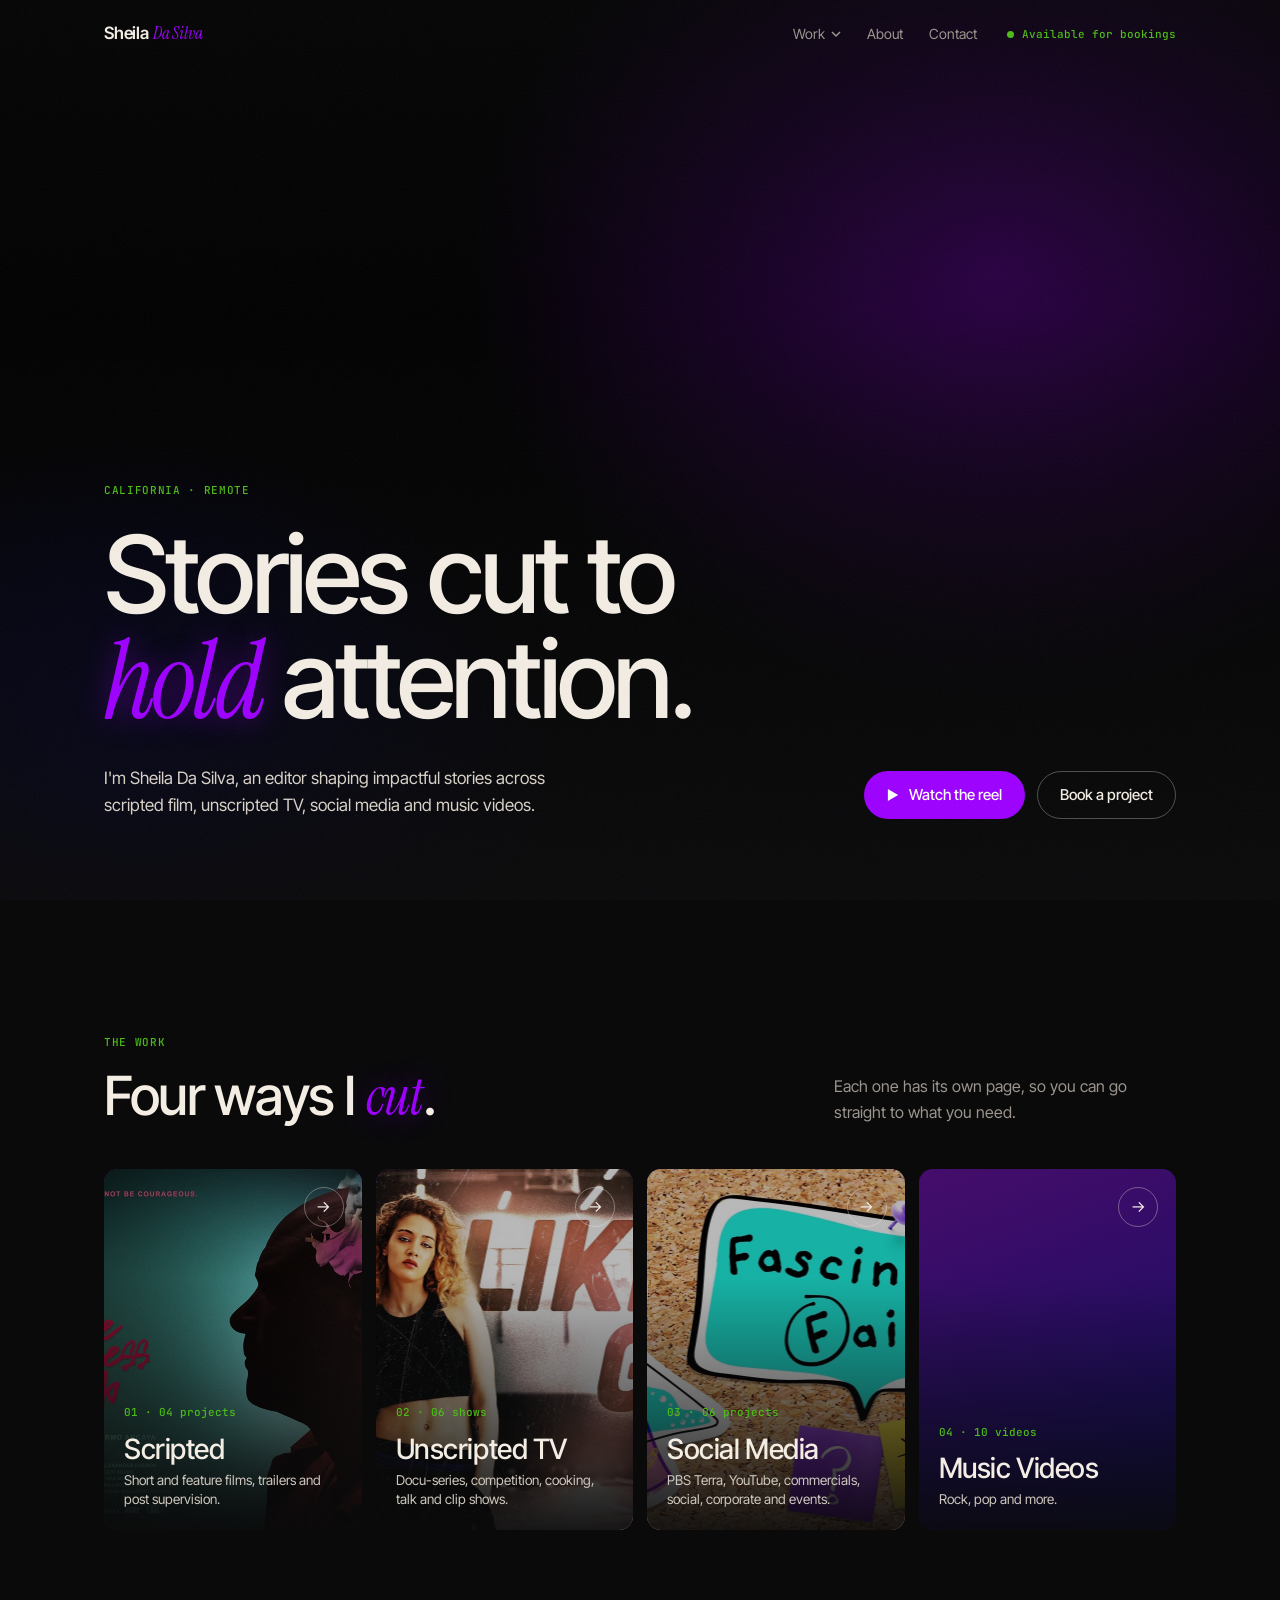
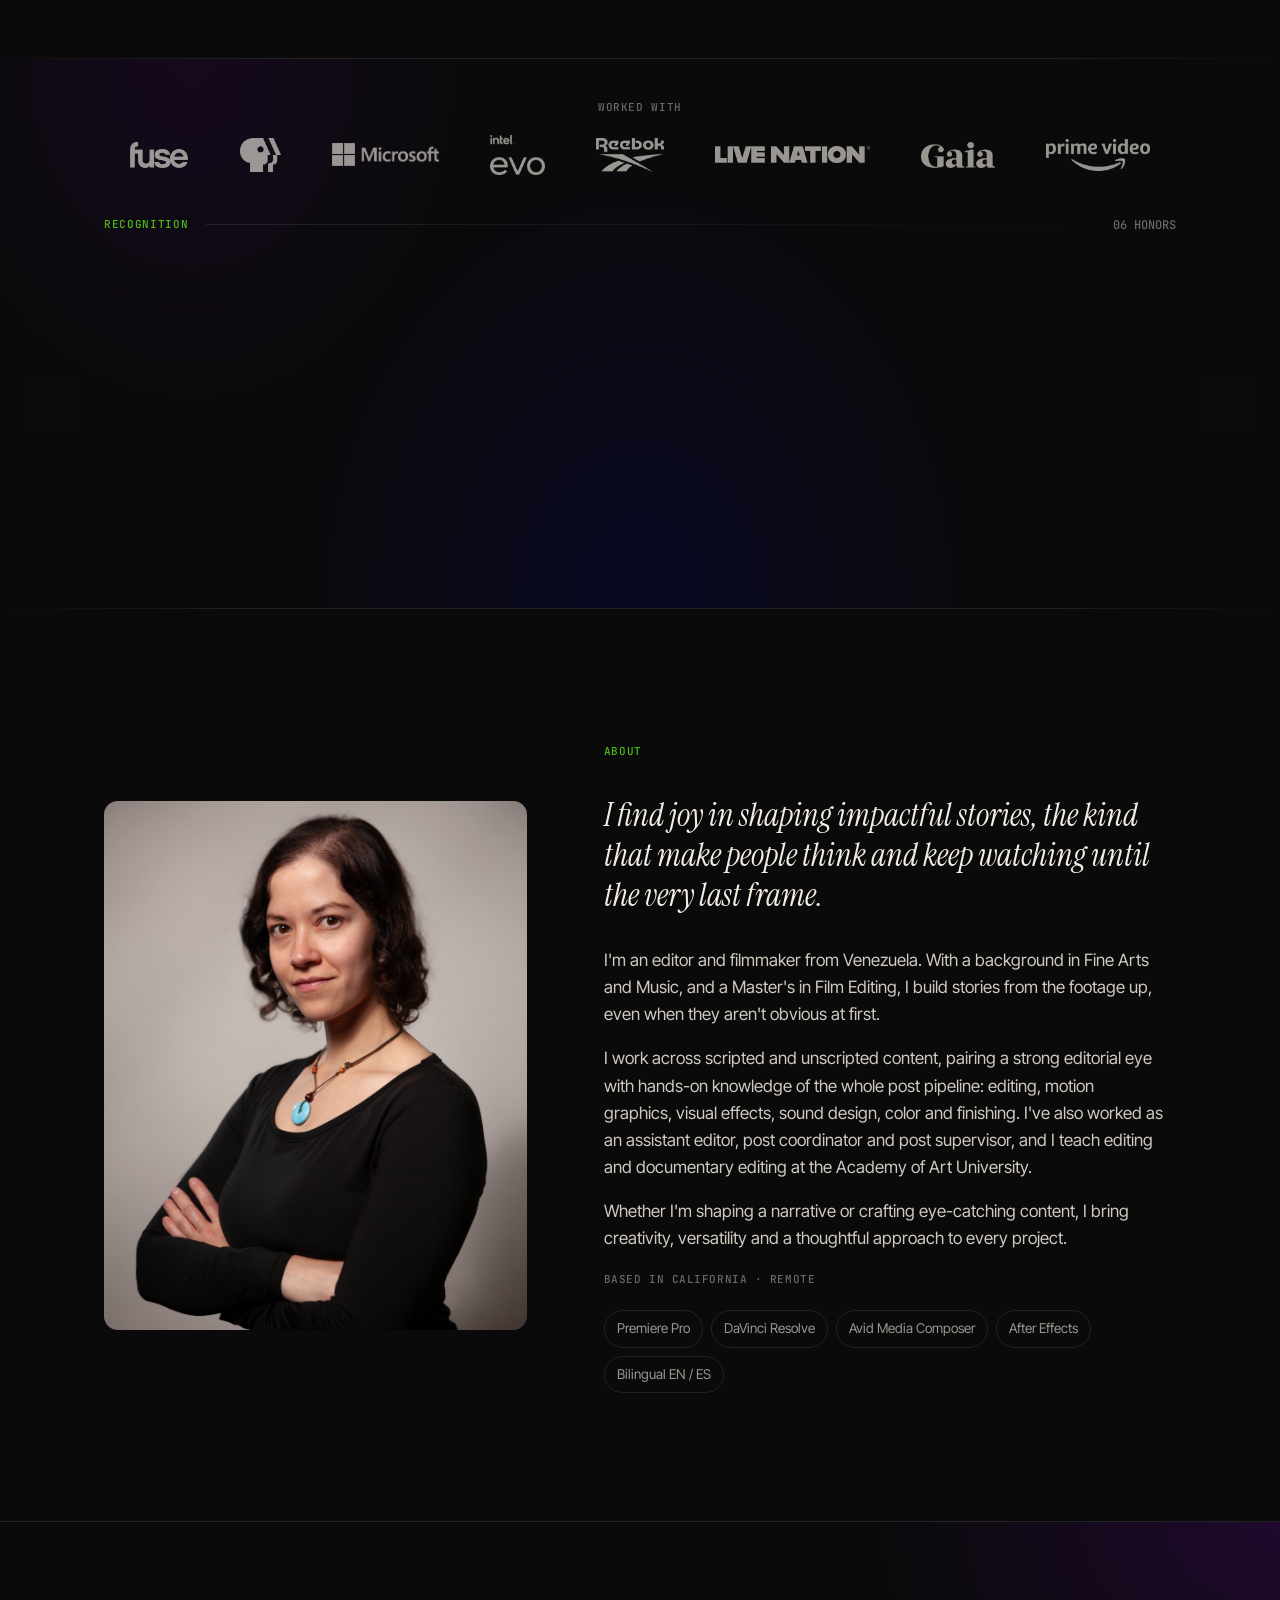
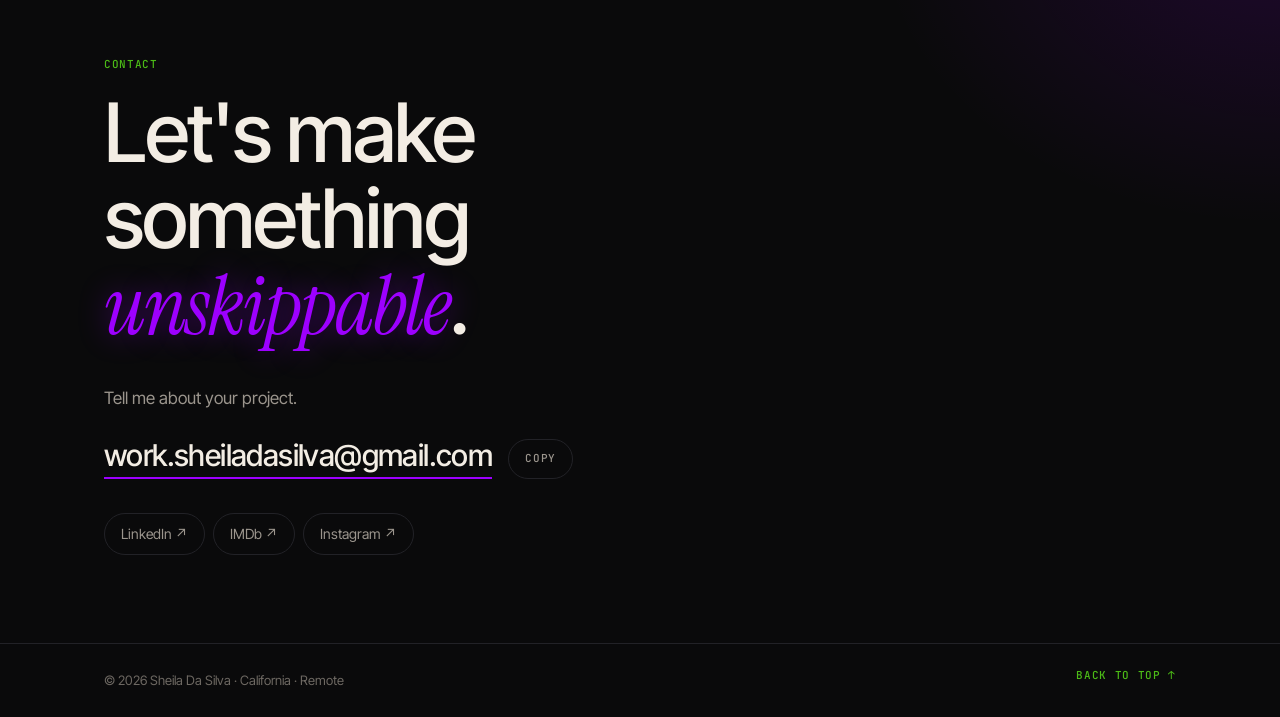
==== commit a47568c1: "Contact line: 'Tell me about your project.' Co-Authored-By: Claude Opus 5.5 <noreply@anthropic.com> " ====
--- a/index.html
+++ b/index.html
@@ -108,7 +108,7 @@
     <span class="label">Contact</span>
     <h2>Let's make something <em>unskippable</em>.</h2>
     <div class="c-solo">
-      <p>Let's chat about your project.</p>
+      <p>Tell me about your project.</p>
       <div class="mail-row">
         <a class="mail" id="mailLink" href="mailto:work.sheiladasilva@gmail.com">work.sheiladasilva@gmail.com</a>
         <button class="copy" id="copyMail" type="button" aria-label="Copy email address">Copy</button>
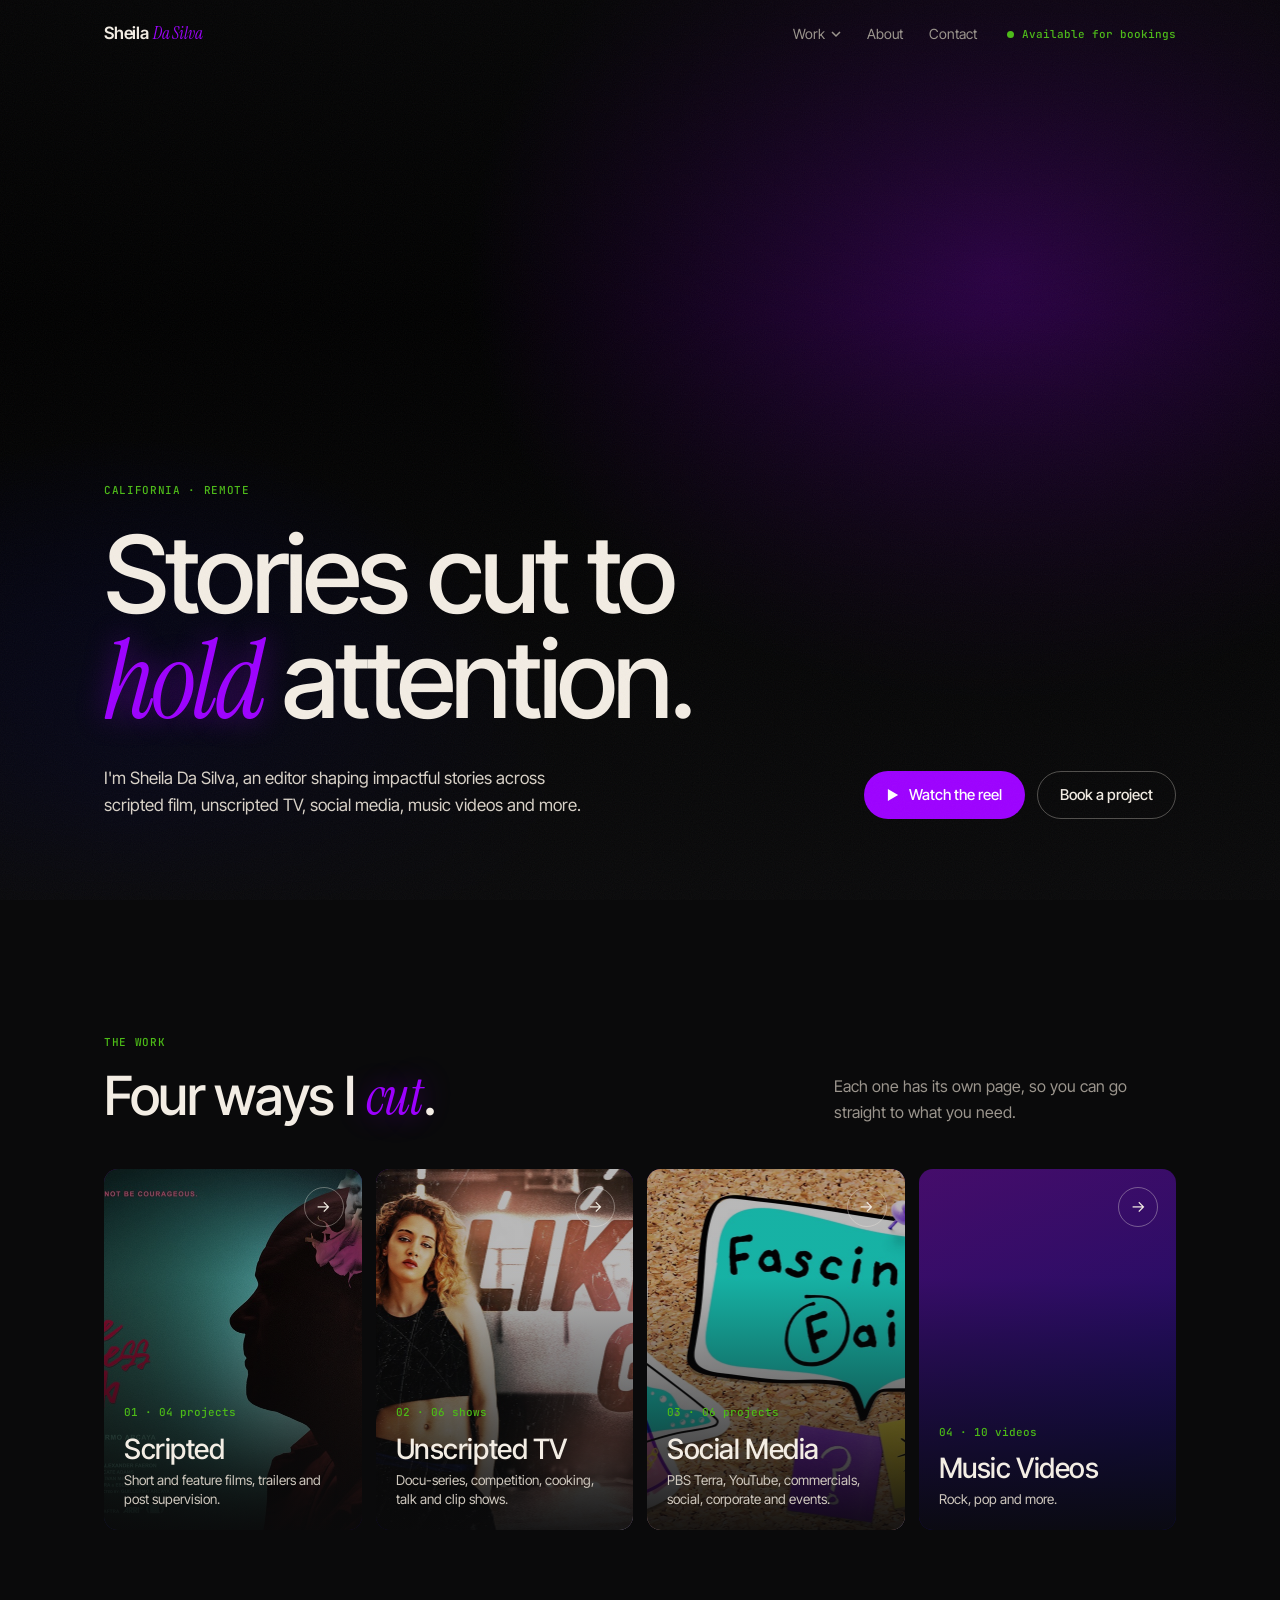
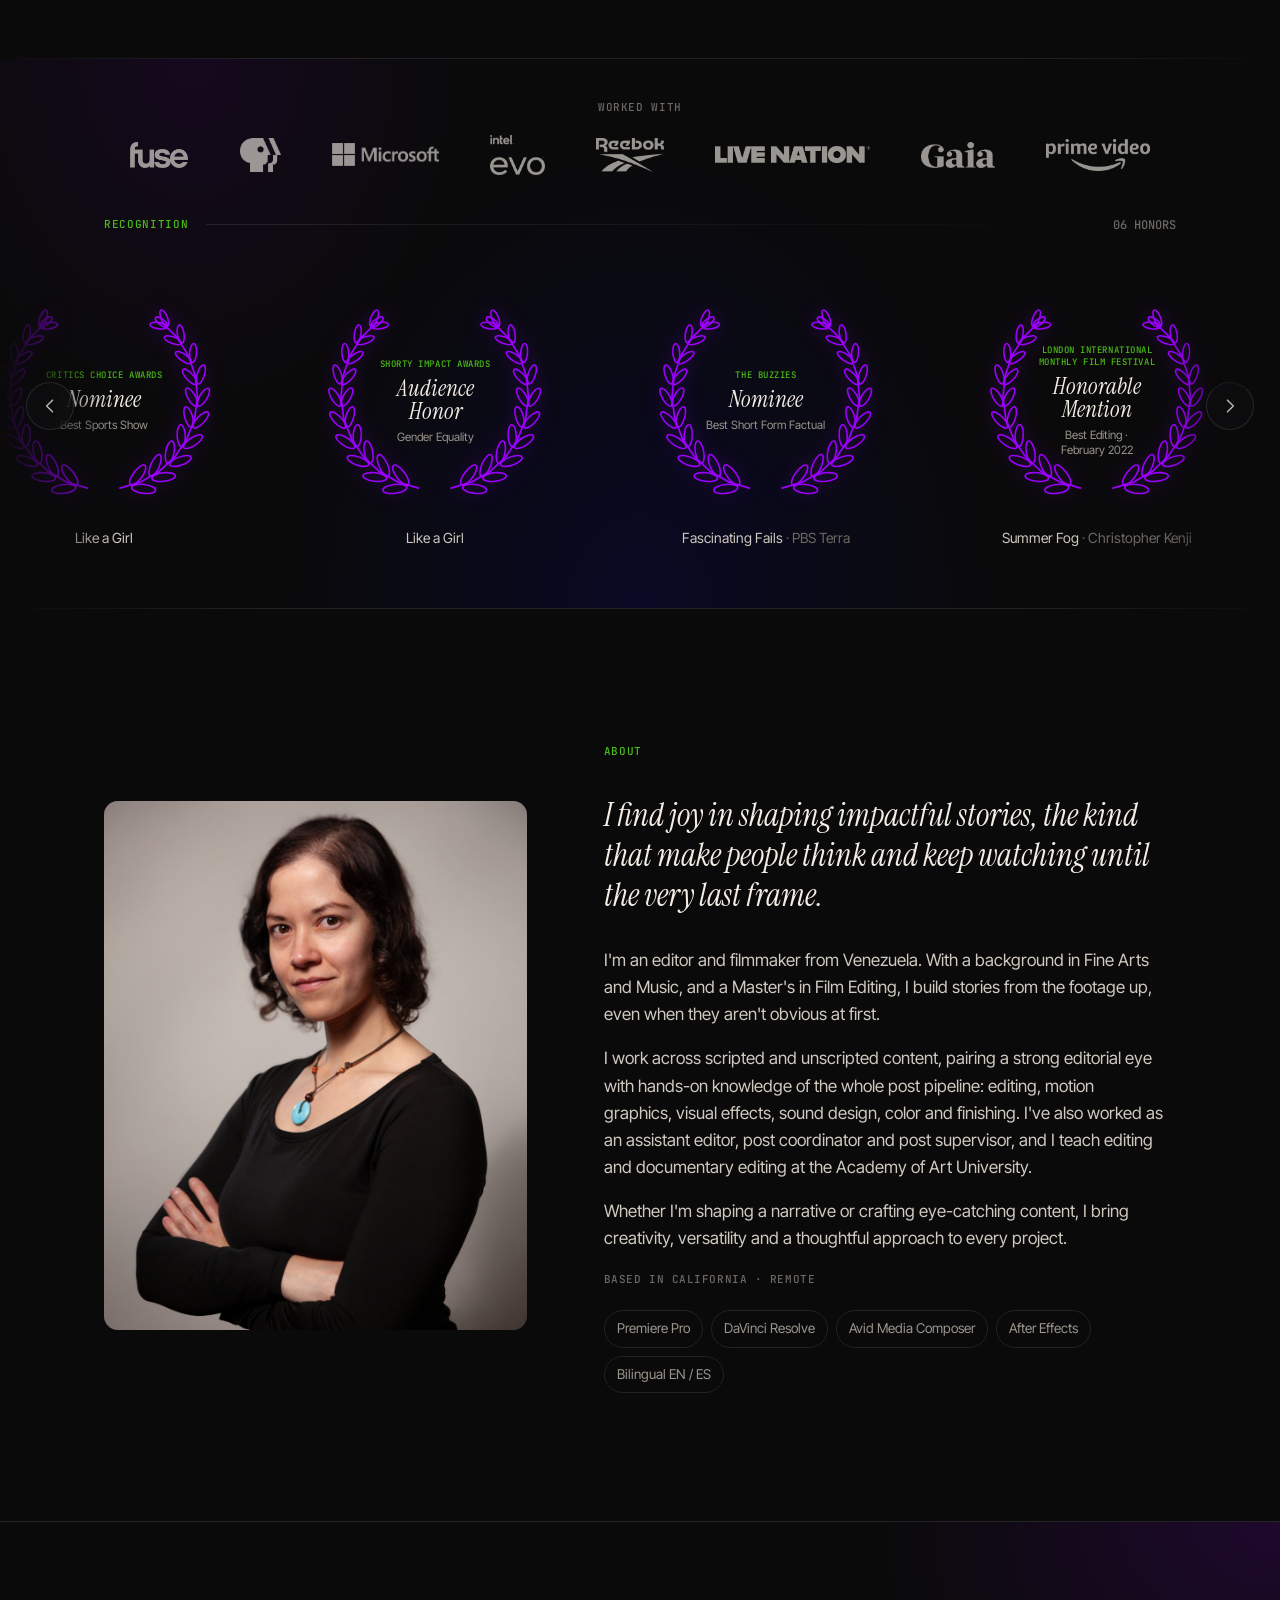
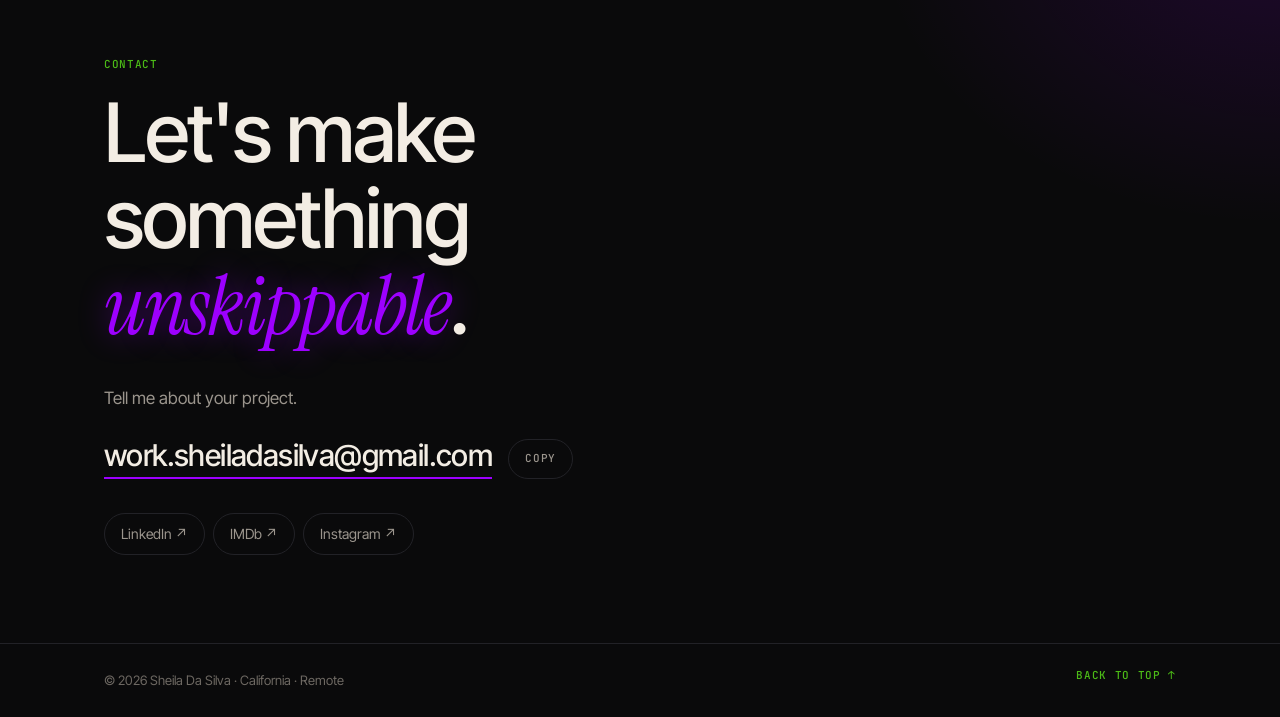
==== commit 7f2c23fd: "Hero intro ends with 'social media, music videos and more.' Co-Authored-By: Claude Opus 5.5 <noreply" ====
--- a/index.html
+++ b/index.html
@@ -44,7 +44,7 @@
     <span class="label">California · Remote</span>
     <h1>Stories cut to <em>hold</em> attention.</h1>
     <div class="hero-row">
-      <p>I'm Sheila Da Silva, an editor shaping impactful stories across scripted film, unscripted TV, social media and music videos.</p>
+      <p>I'm Sheila Da Silva, an editor shaping impactful stories across scripted film, unscripted TV, social media, music videos and more.</p>
       <div class="ctas">
         <button class="btn btn-p" id="watchReel"><svg viewBox="0 0 12 14"><path d="M0 0l12 7-12 7z"/></svg>Watch the reel</button>
         <a class="btn btn-g" href="#contact">Book a project</a>
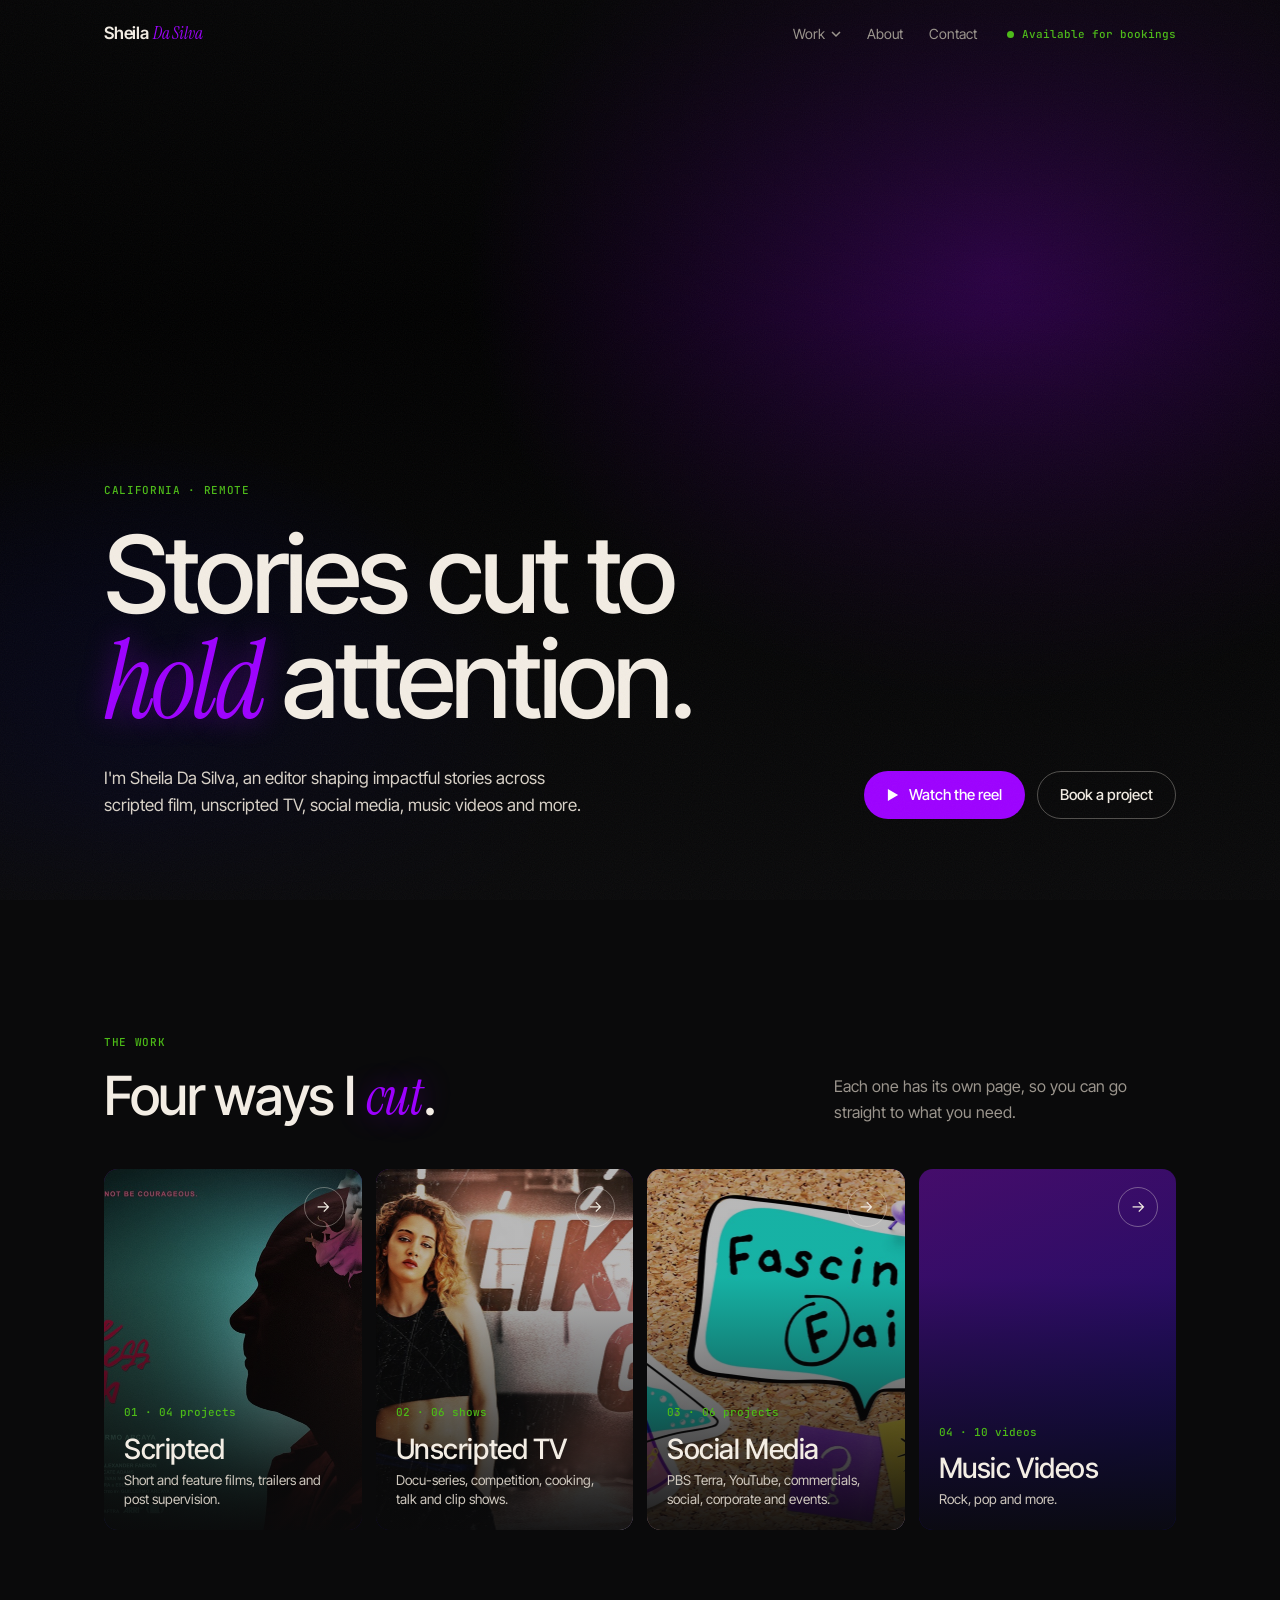
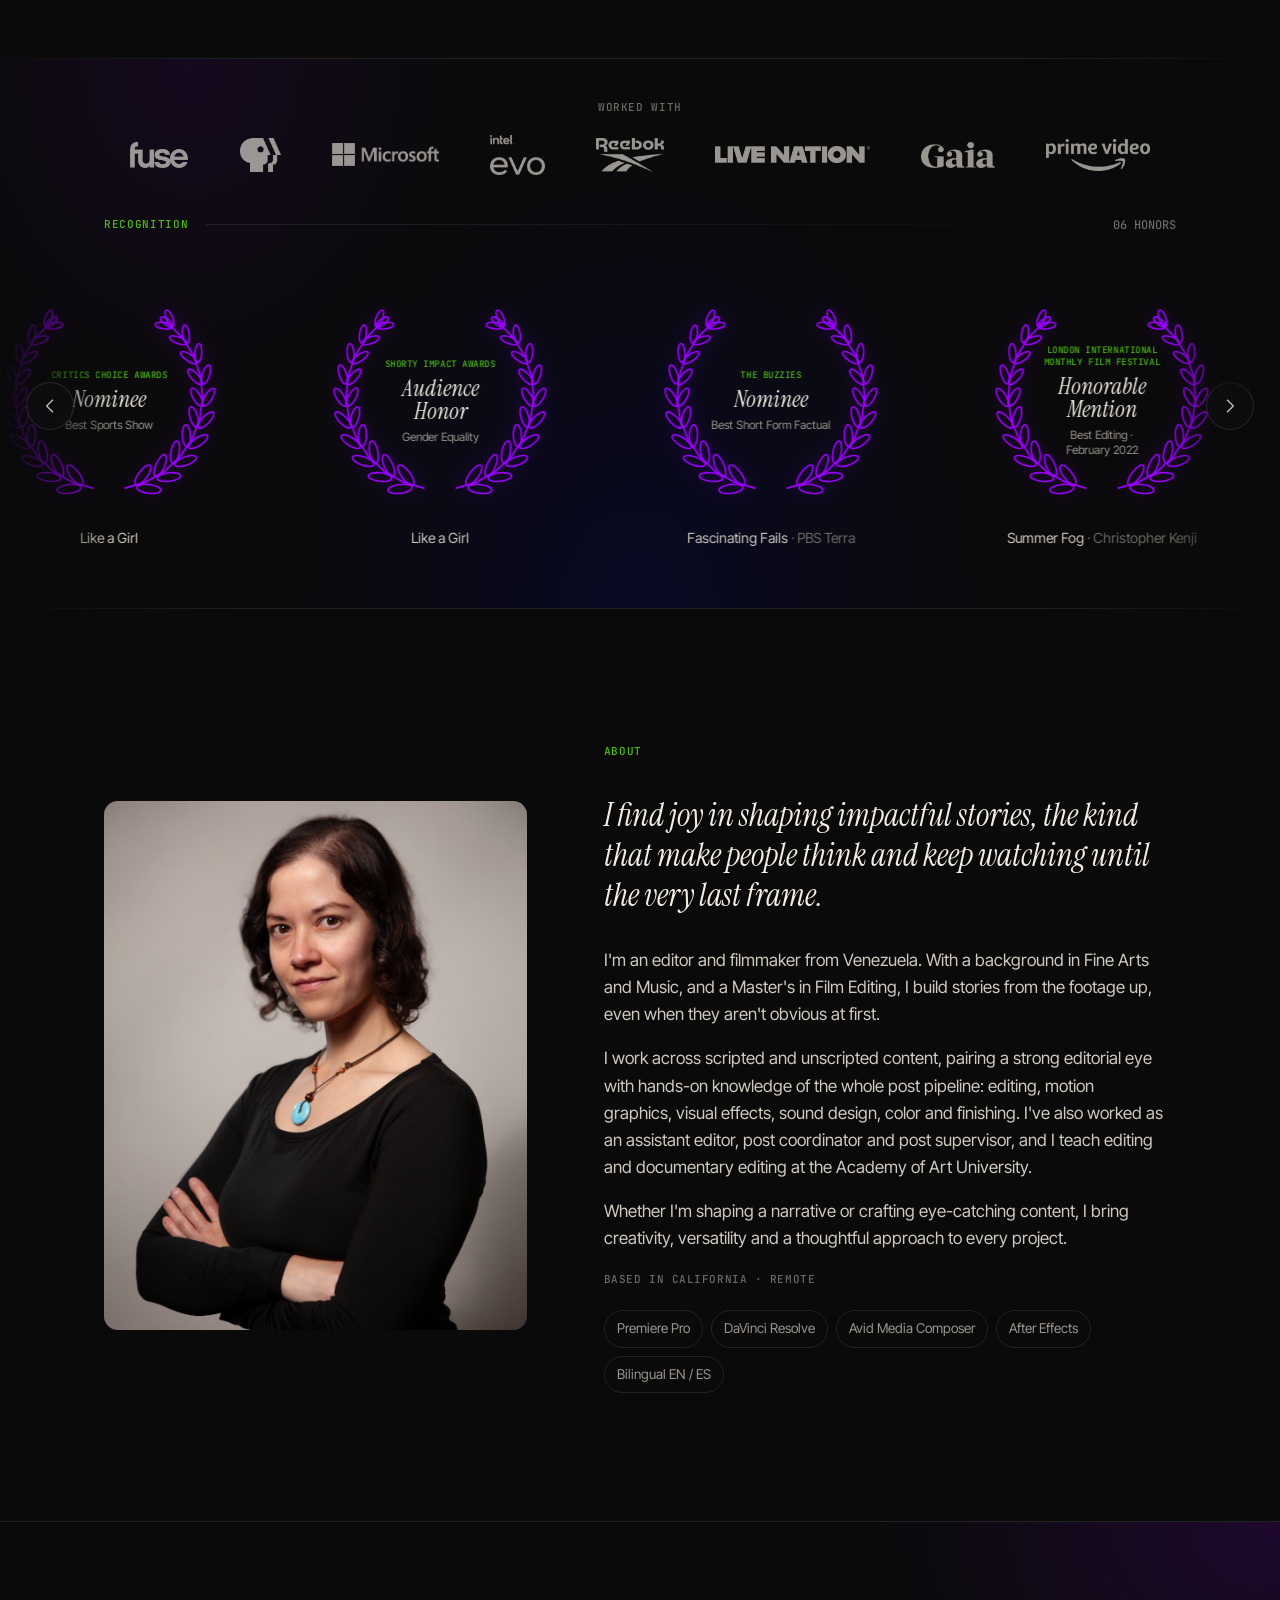
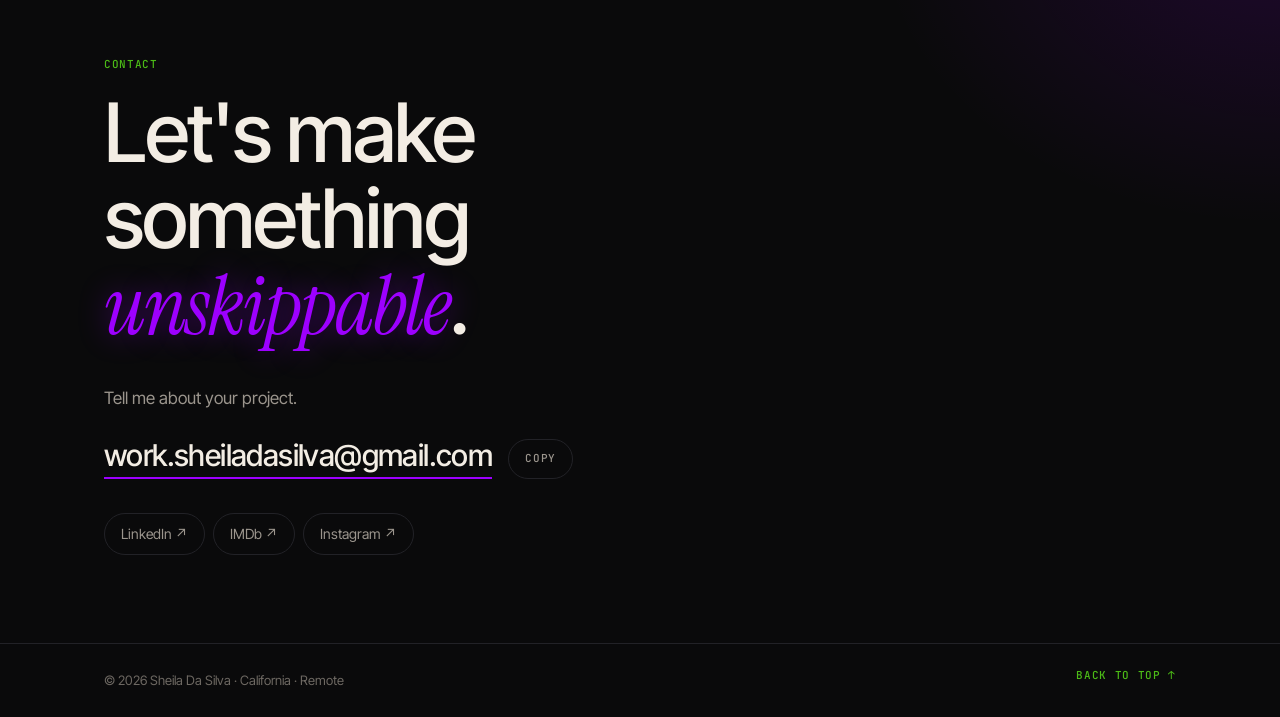
==== commit 96061dc0: "Player: remove 'Watch on YouTube/Vimeo' link Co-Authored-By: Claude Opus 5.5 <noreply@anthropic.com>" ====
--- a/index.html
+++ b/index.html
@@ -159,7 +159,6 @@
         <div class="awards" id="lbAwards"></div>
         <dl class="facts" id="lbFacts"></dl>
         <div class="desc" id="lbDesc"></div>
-        <a class="ext" id="lbExt" href="#" target="_blank" rel="noopener"></a>
       </aside>
     </div>
   </div>
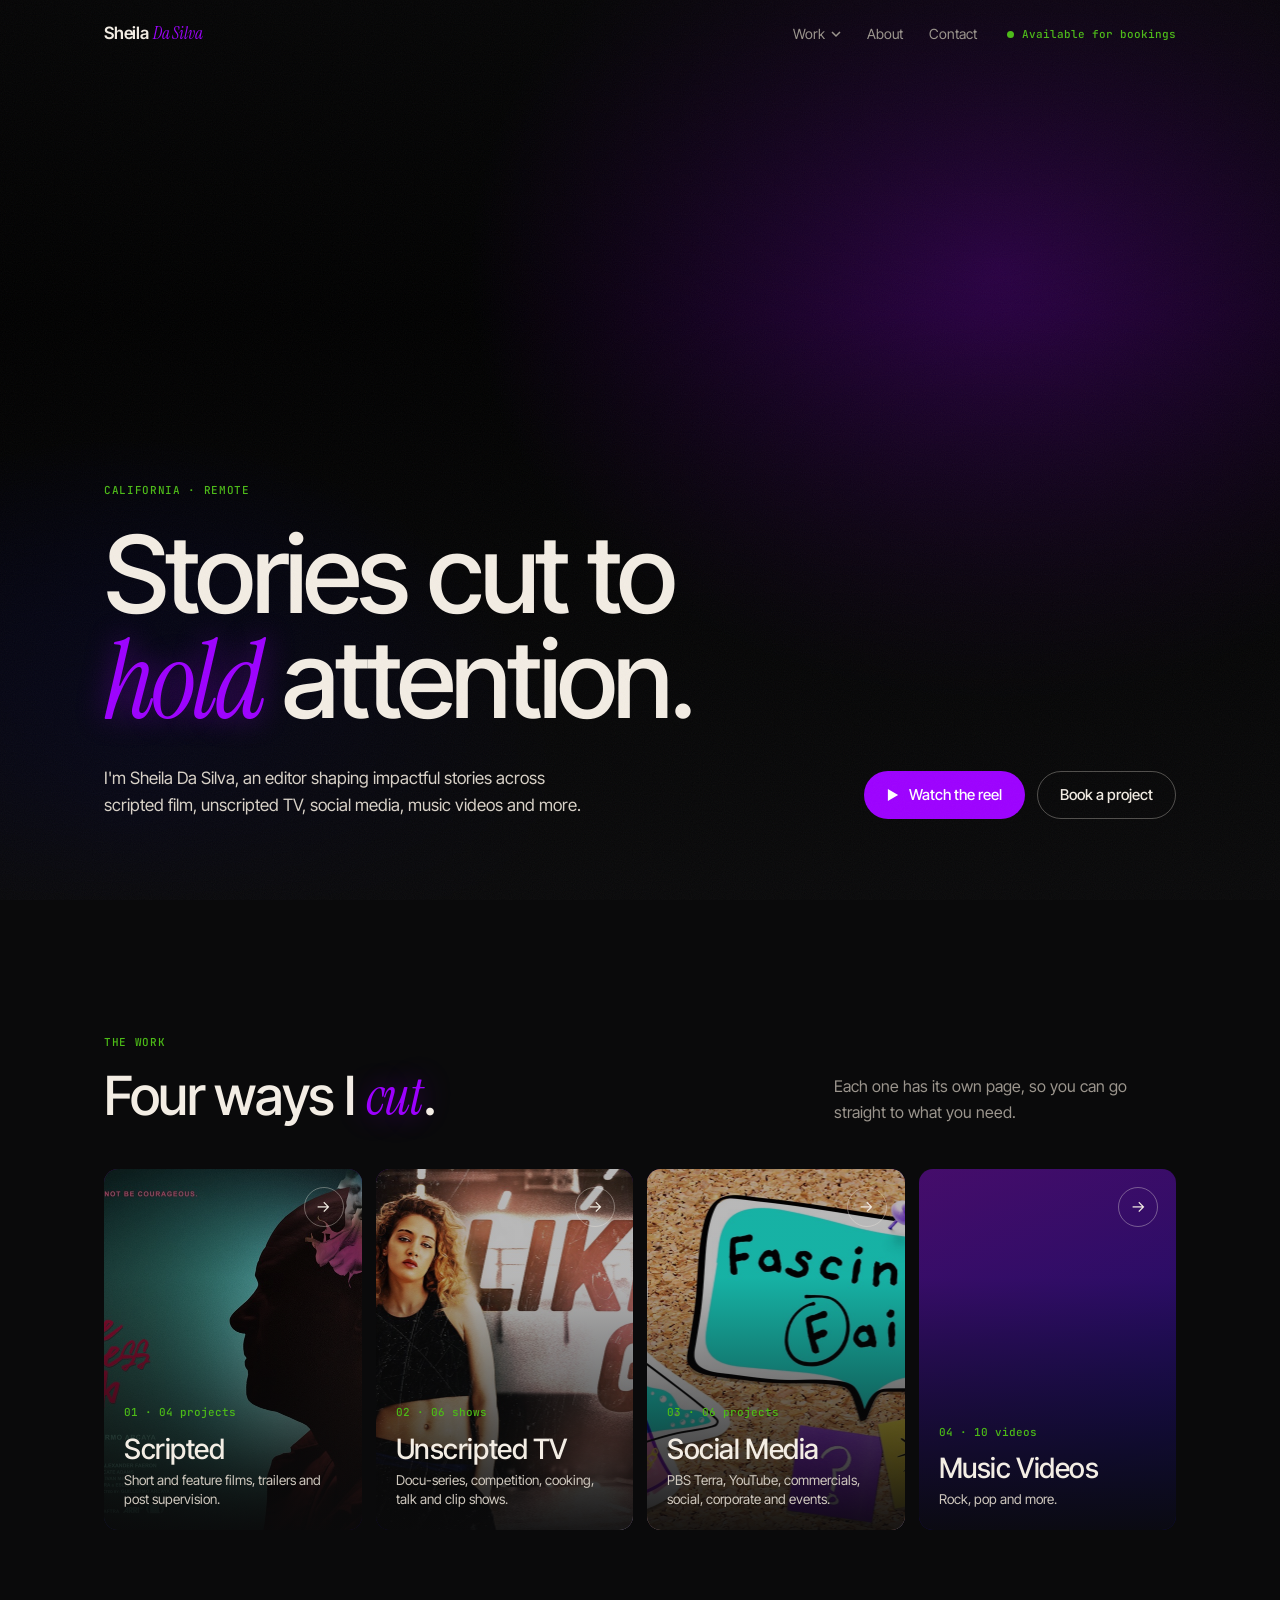
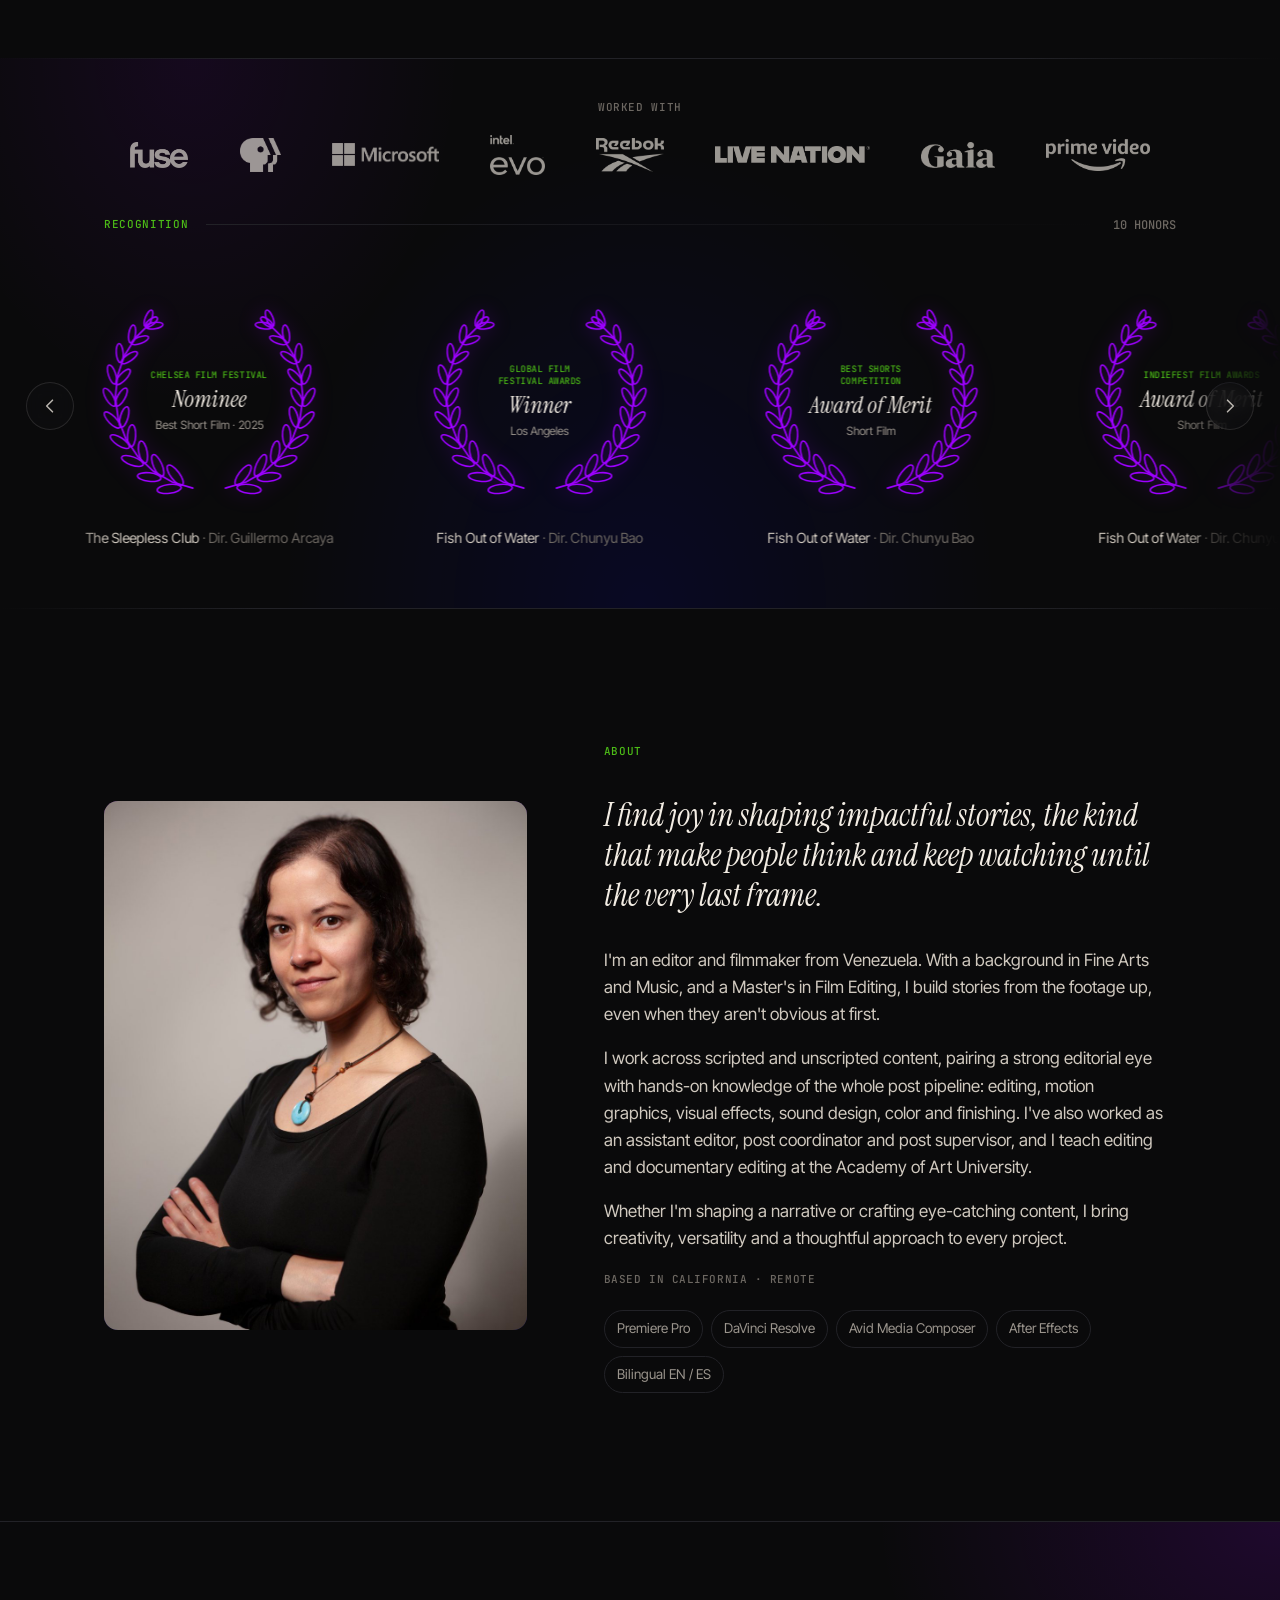
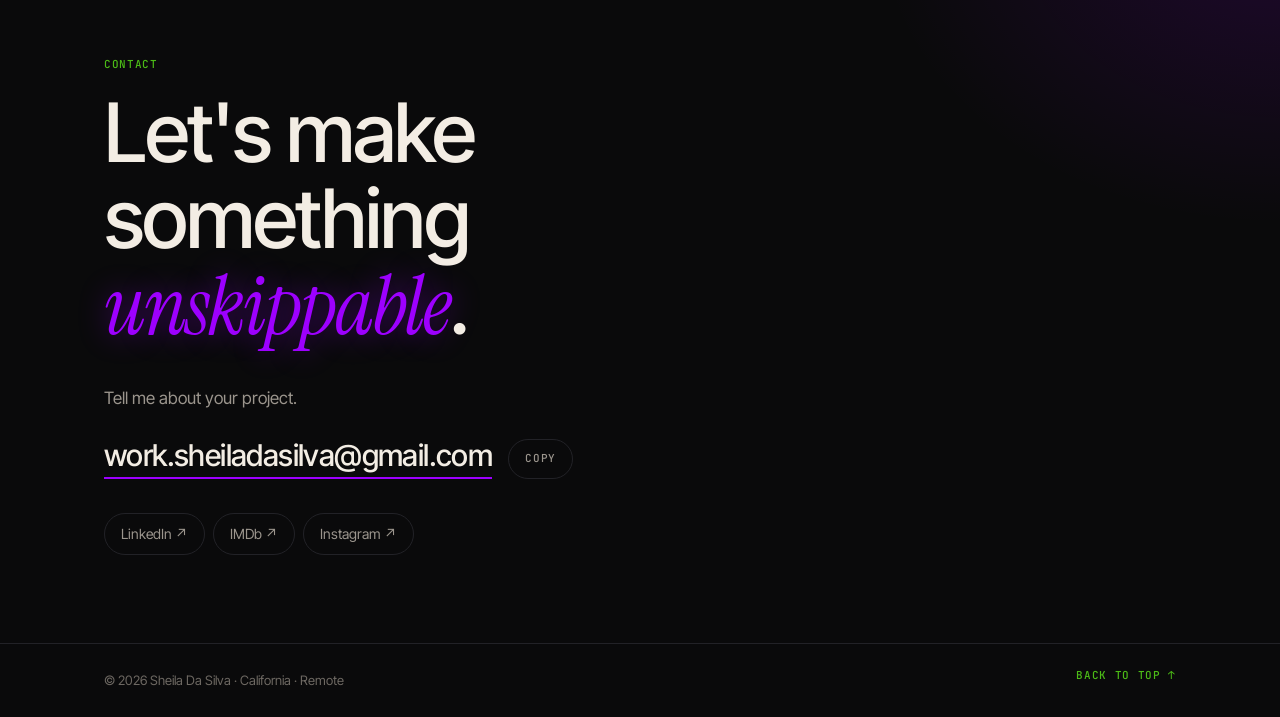
==== commit 105ec62e: "Restoration, Inc.: add 'Watch movie' button linking to Prime Video Shown under the synopsis on the S" ====
--- a/index.html
+++ b/index.html
@@ -159,6 +159,7 @@
         <div class="awards" id="lbAwards"></div>
         <dl class="facts" id="lbFacts"></dl>
         <div class="desc" id="lbDesc"></div>
+        <div class="lb-link" id="lbLink"></div>
       </aside>
     </div>
   </div>
--- a/assets/site.css
+++ b/assets/site.css
@@ -346,3 +346,10 @@
   .lb{padding-bottom:110px}
   footer{padding-bottom:20px}
 }
+
+/* external "Watch movie" button */
+.txt .ext-btn{margin-left:10px}
+.ext-btn span{font-size:13px}
+.lb-link:empty{display:none}
+.lb-link{margin-top:18px}
+@media(max-width:420px){.txt .ext-btn{margin-left:0}}
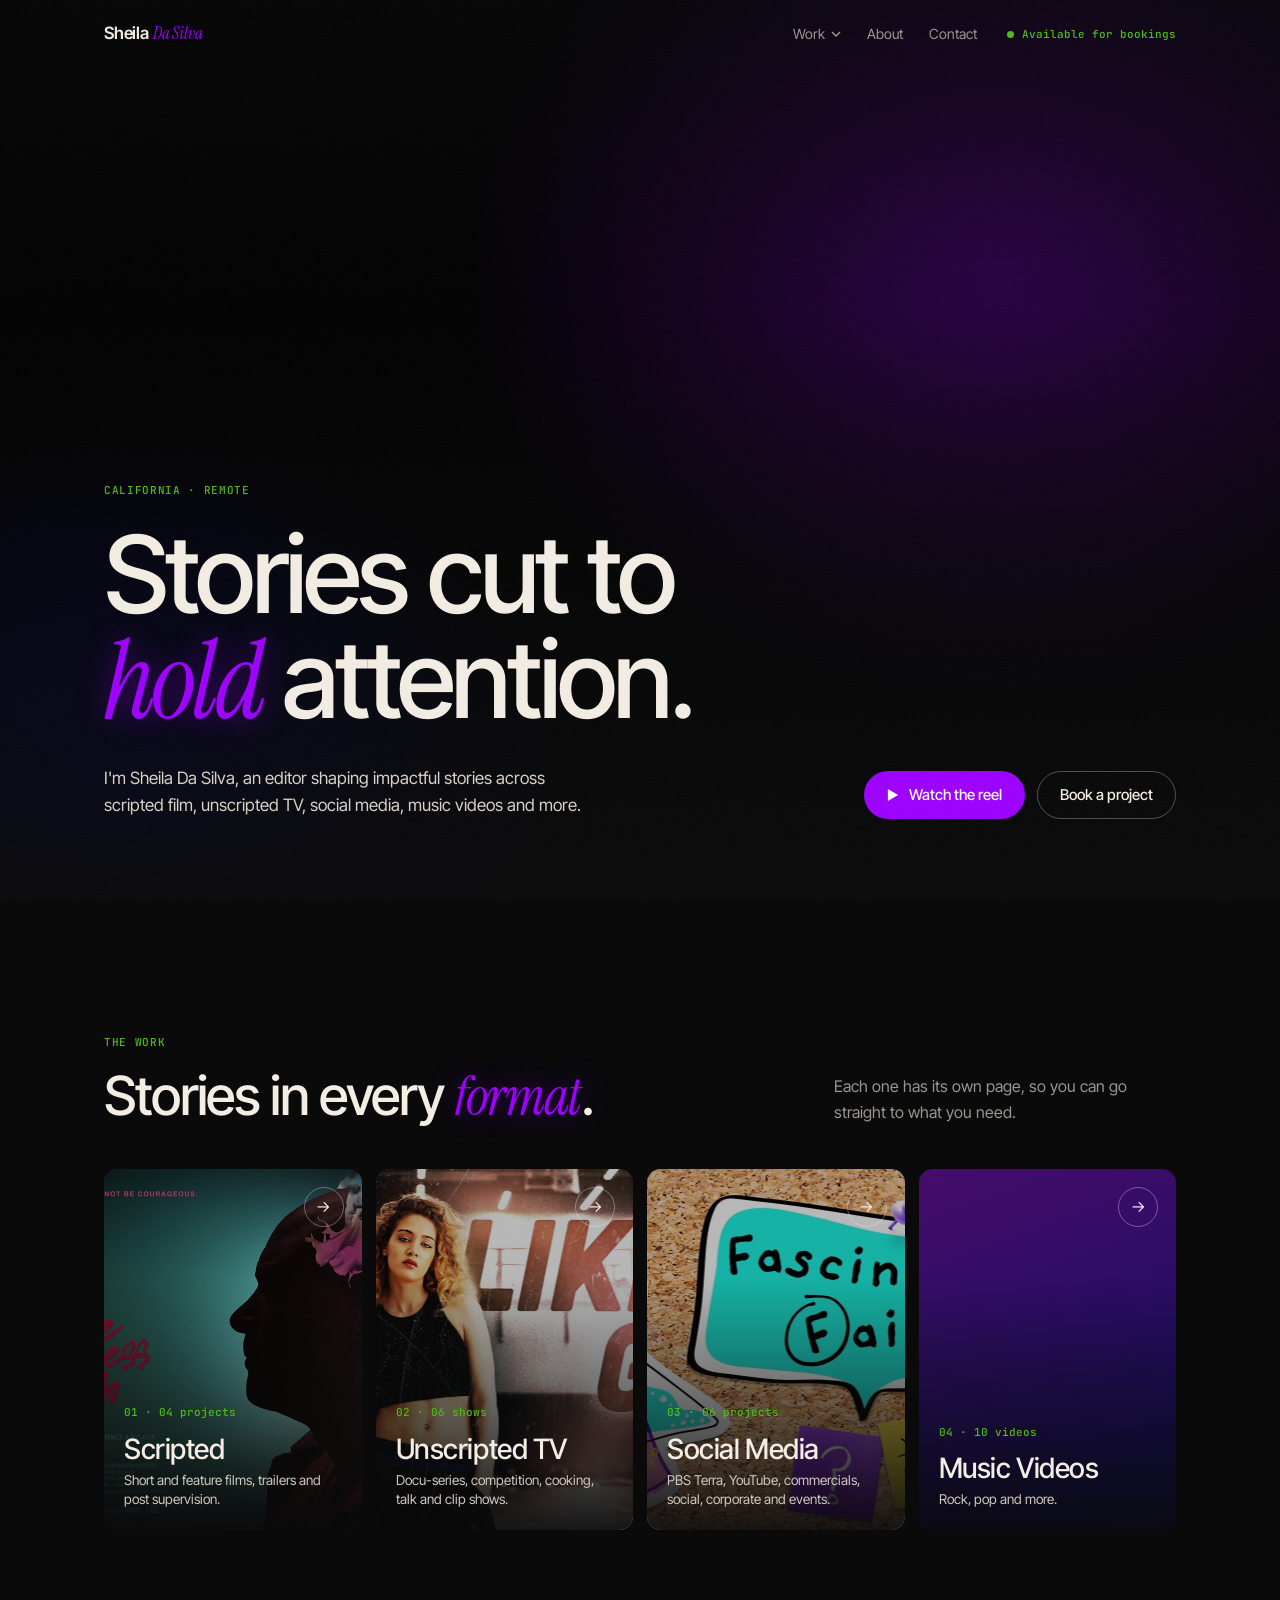
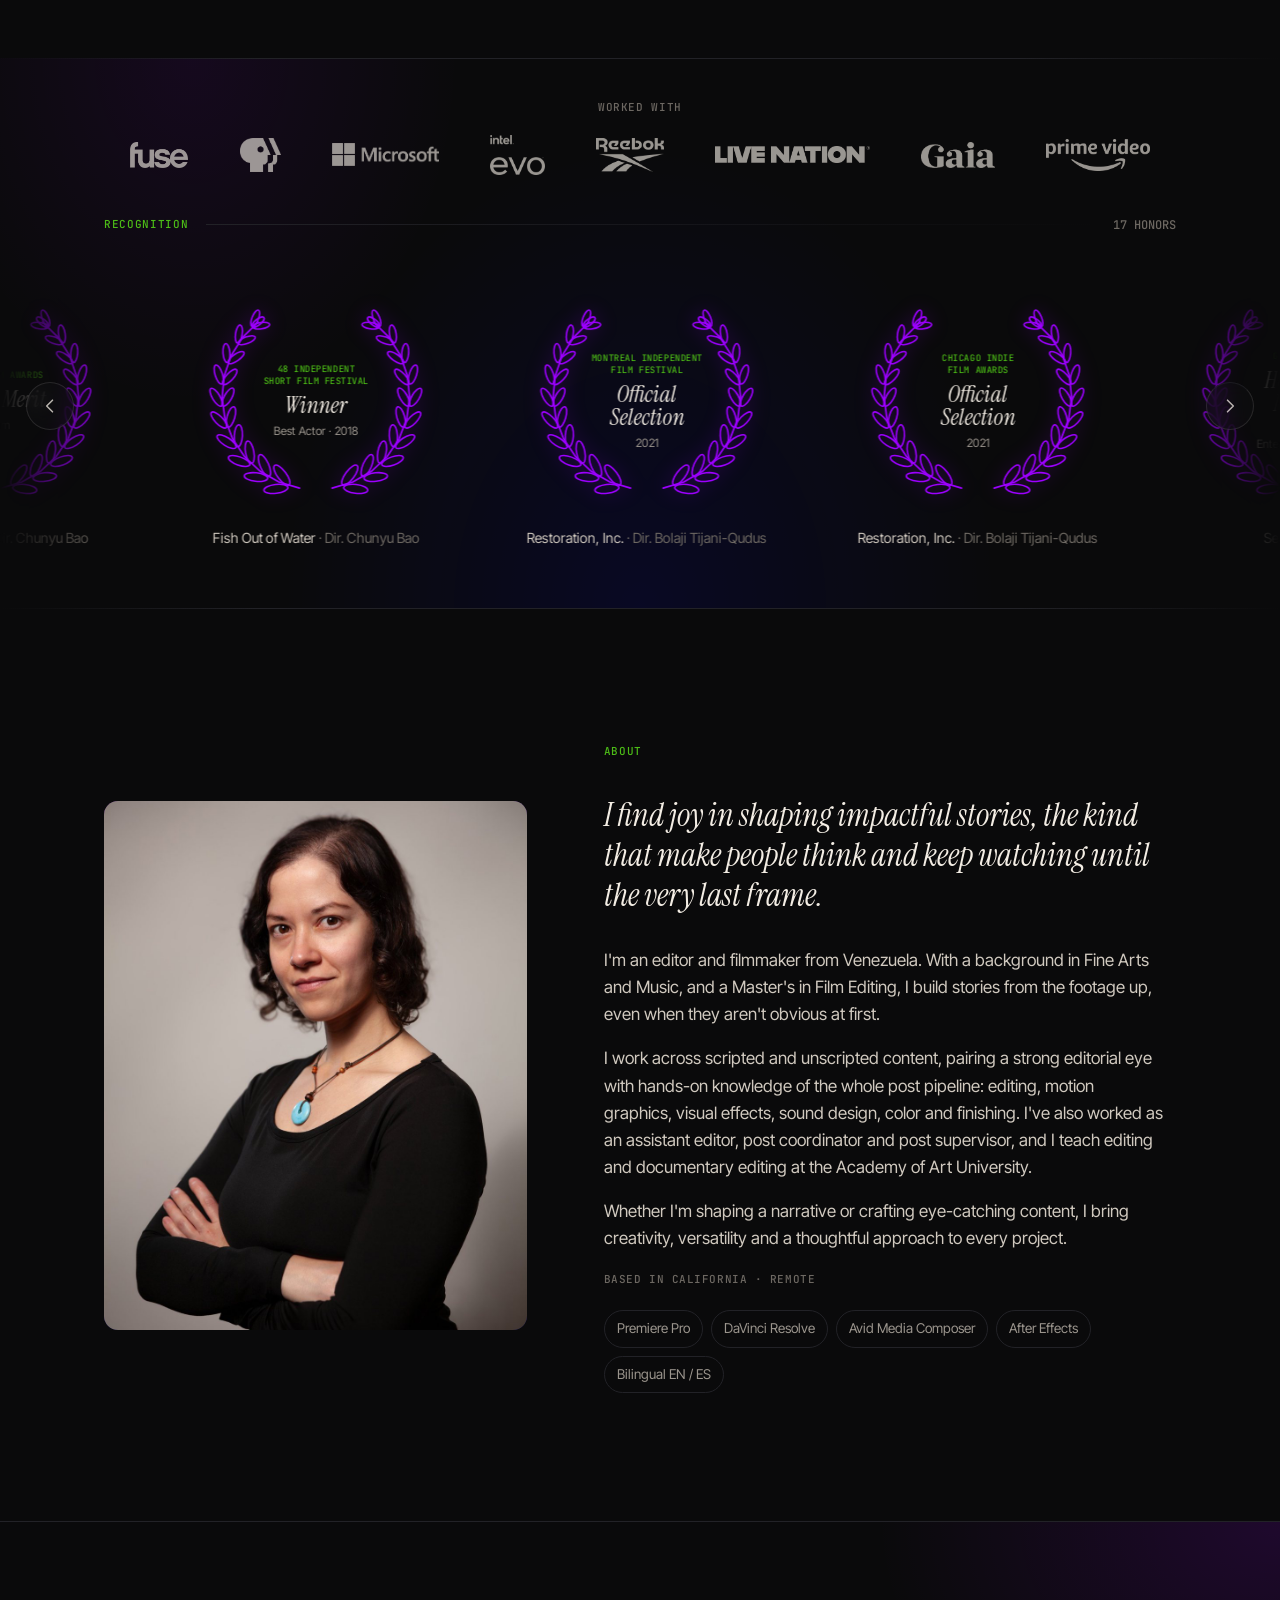
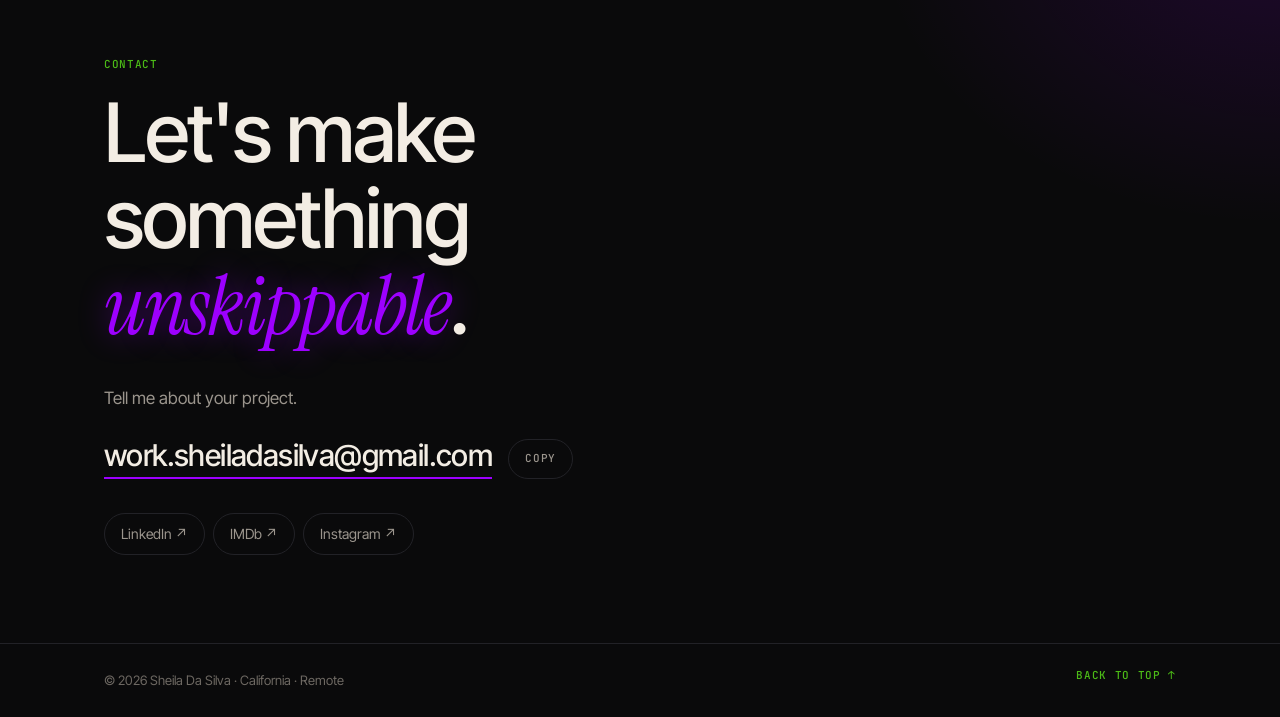
==== commit 42a81f28: "Home: work section title 'Stories in every format.' Co-Authored-By: Claude Opus 5.5 <noreply@anthrop" ====
--- a/index.html
+++ b/index.html
@@ -56,7 +56,7 @@
 <section class="doors-sec" id="work">
   <div class="wrap">
     <div class="doors-head">
-      <div><span class="label">The work</span><h2>Four ways I <em>cut</em>.</h2></div>
+      <div><span class="label">The work</span><h2>Stories in every <em>format</em>.</h2></div>
       <p>Each one has its own page, so you can go straight to what you need.</p>
     </div>
     <div class="doors" id="doors"></div>
--- a/assets/site.css
+++ b/assets/site.css
@@ -350,6 +350,9 @@
 /* external "Watch movie" button */
 .txt .ext-btn{margin-left:10px}
 .ext-btn span{font-size:13px}
+.ext-btn{border-color:rgba(243,237,228,.3);color:var(--ink);background:none}
+.ext-btn:hover{color:var(--green);border-color:var(--green)}
+.ext-btn:active,.ext-btn.clicked,.ext-btn.clicked:hover{background:var(--purple);border-color:var(--purple);color:#fff}
 .lb-link:empty{display:none}
 .lb-link{margin-top:18px}
 @media(max-width:420px){.txt .ext-btn{margin-left:0}}
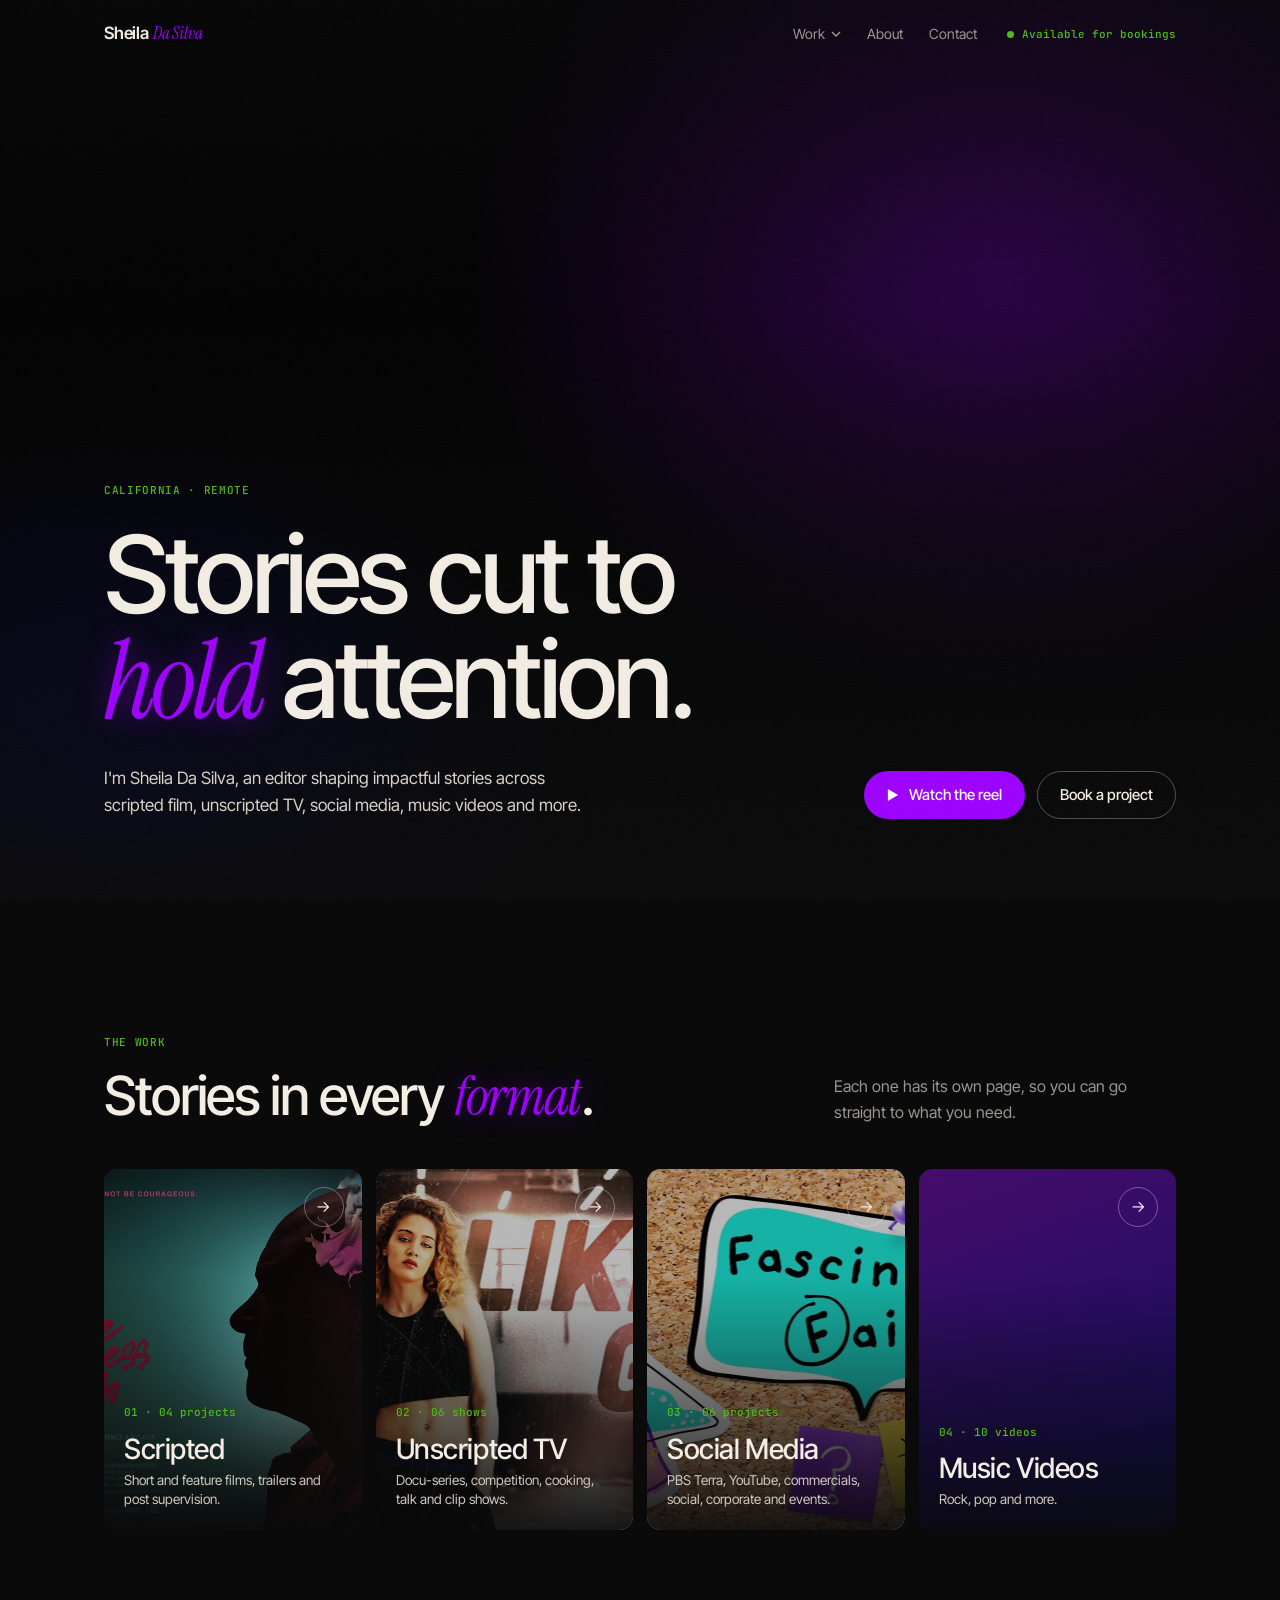
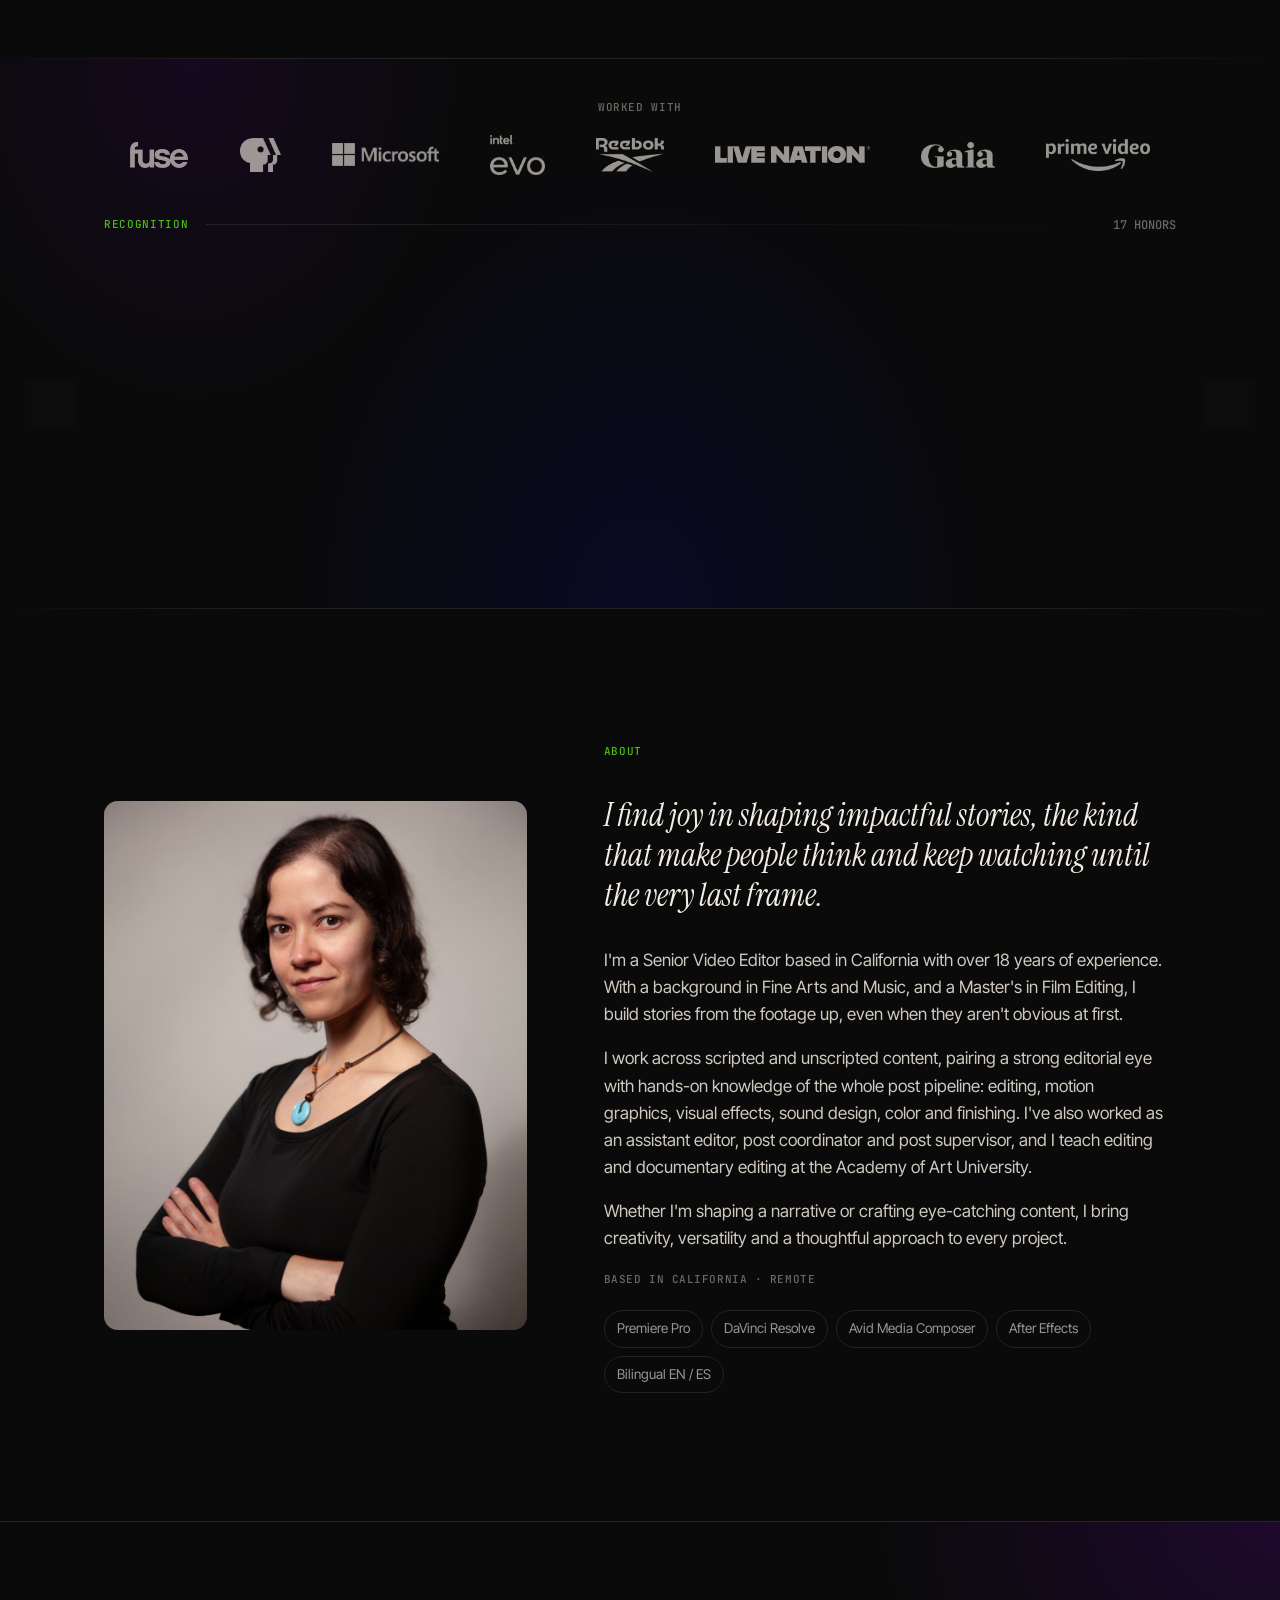
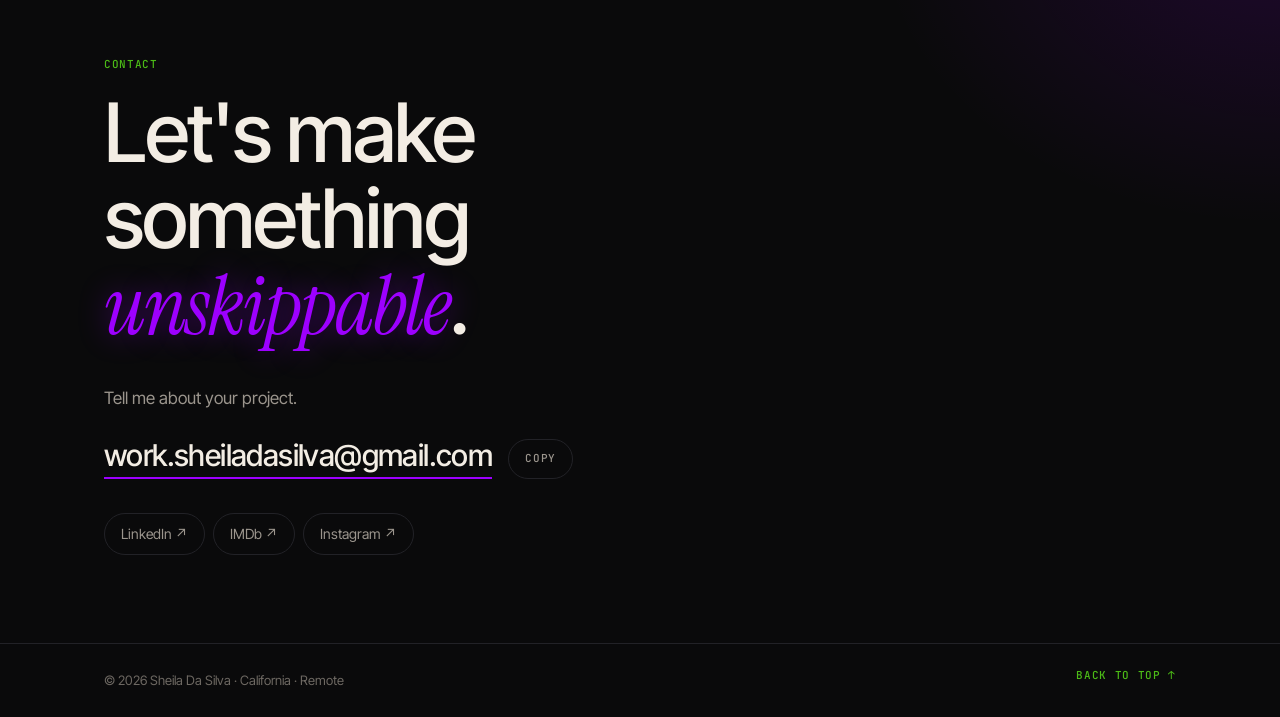
==== commit 97ac75a3: "About: Senior Video Editor, 18+ years of experience Co-Authored-By: Claude Opus 5.5 <noreply@anthrop" ====
--- a/index.html
+++ b/index.html
@@ -94,7 +94,7 @@
     <div class="rise">
       <span class="label">About</span>
       <p class="lead">I find joy in shaping impactful stories, the kind that make people think and keep watching until the very last frame.</p>
-      <p>I'm an editor and filmmaker from Venezuela. With a background in Fine Arts and Music, and a Master's in Film Editing, I build stories from the footage up, even when they aren't obvious at first.</p>
+      <p>I'm a Senior Video Editor based in California with over 18 years of experience. With a background in Fine Arts and Music, and a Master's in Film Editing, I build stories from the footage up, even when they aren't obvious at first.</p>
       <p>I work across scripted and unscripted content, pairing a strong editorial eye with hands-on knowledge of the whole post pipeline: editing, motion graphics, visual effects, sound design, color and finishing. I've also worked as an assistant editor, post coordinator and post supervisor, and I teach editing and documentary editing at the Academy of Art University.</p>
       <p>Whether I'm shaping a narrative or crafting eye-catching content, I bring creativity, versatility and a thoughtful approach to every project.</p>
       <p class="avail">Based in California · Remote</p>
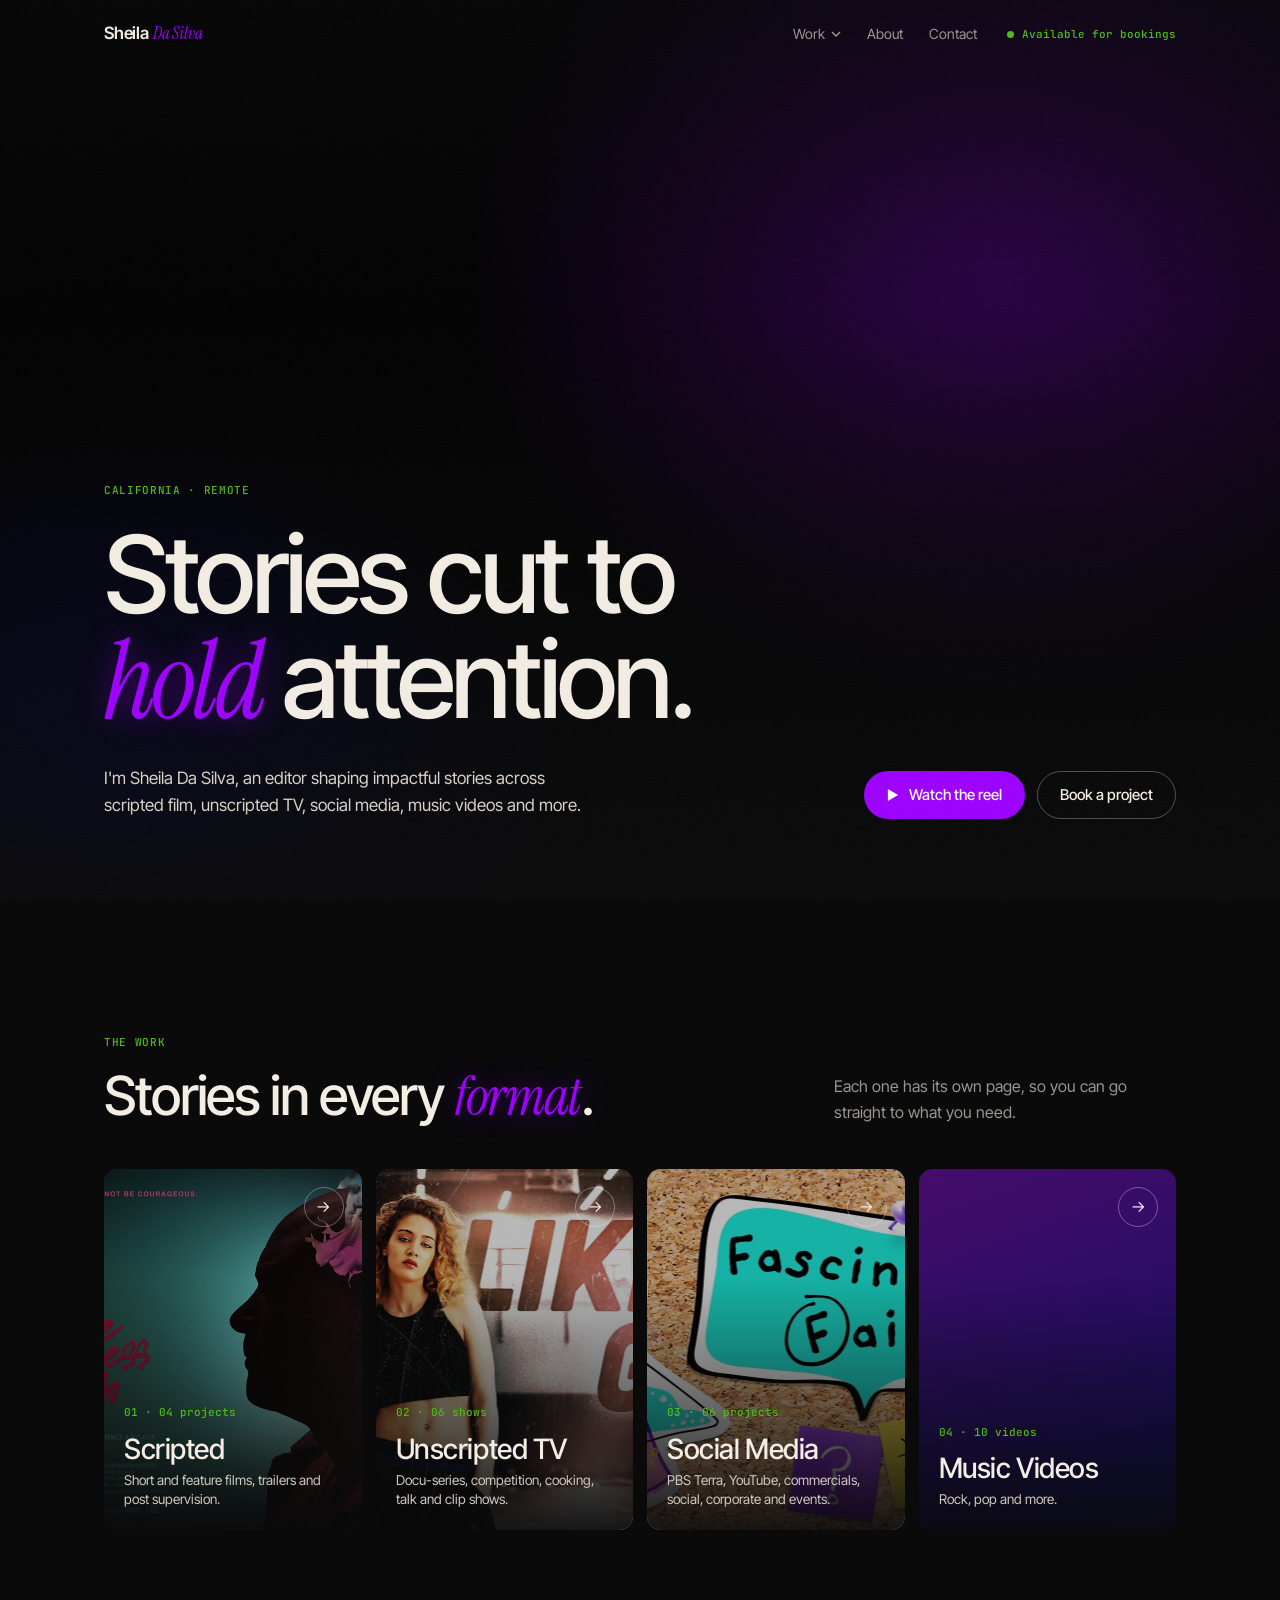
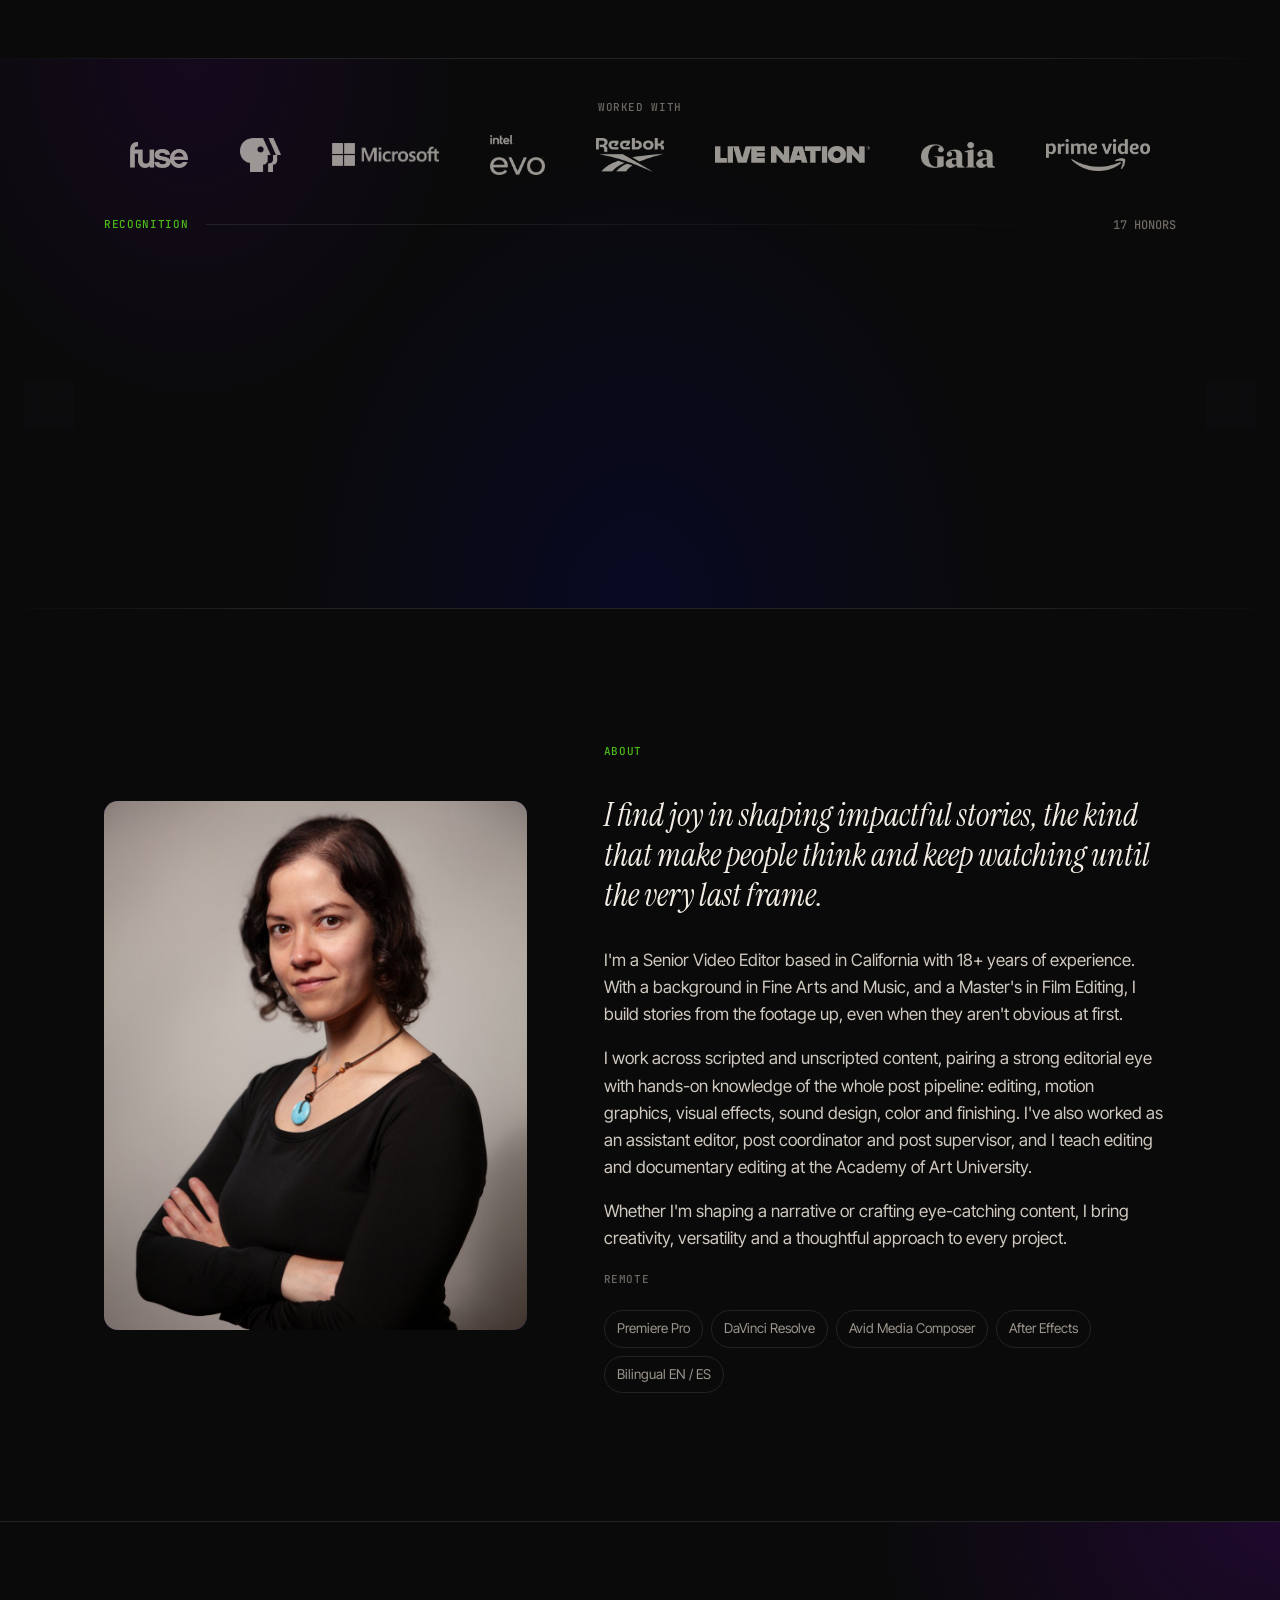
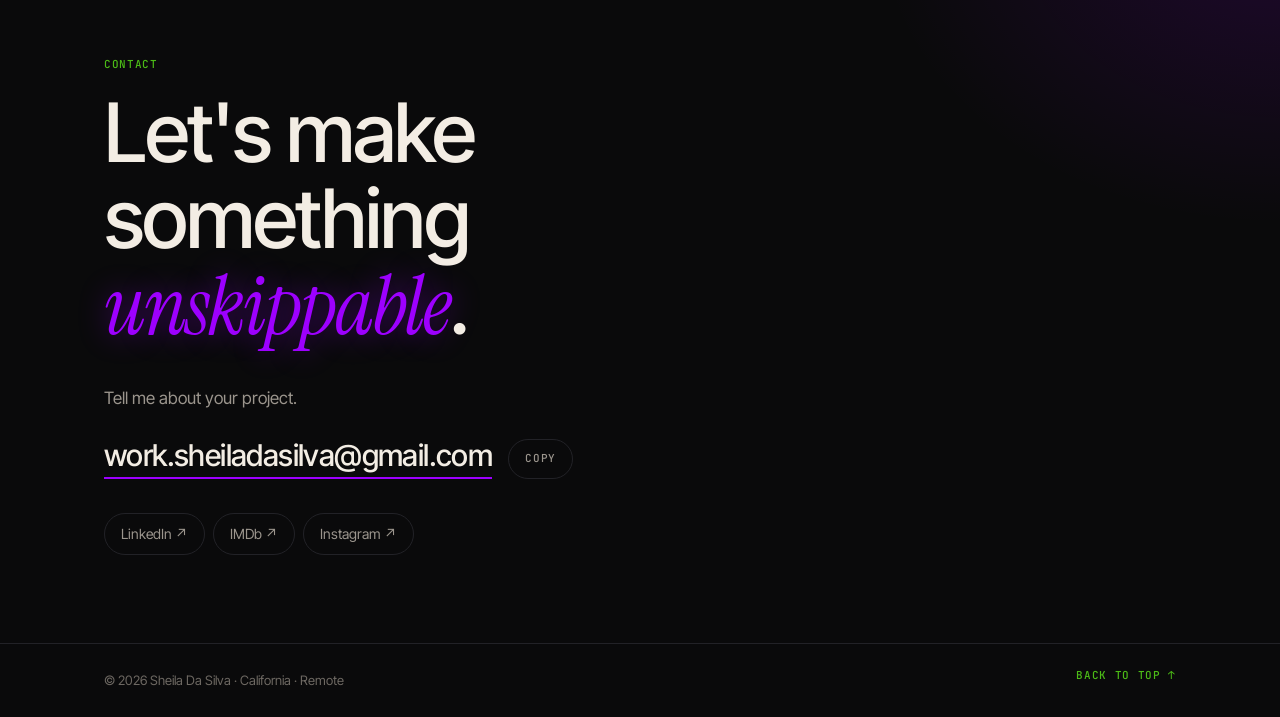
==== commit fa593a41: "About: '18+ years of experience'; location line 'Remote' Co-Authored-By: Claude Opus 5.5 <noreply@an" ====
--- a/index.html
+++ b/index.html
@@ -94,10 +94,10 @@
     <div class="rise">
       <span class="label">About</span>
       <p class="lead">I find joy in shaping impactful stories, the kind that make people think and keep watching until the very last frame.</p>
-      <p>I'm a Senior Video Editor based in California with over 18 years of experience. With a background in Fine Arts and Music, and a Master's in Film Editing, I build stories from the footage up, even when they aren't obvious at first.</p>
+      <p>I'm a Senior Video Editor based in California with 18+ years of experience. With a background in Fine Arts and Music, and a Master's in Film Editing, I build stories from the footage up, even when they aren't obvious at first.</p>
       <p>I work across scripted and unscripted content, pairing a strong editorial eye with hands-on knowledge of the whole post pipeline: editing, motion graphics, visual effects, sound design, color and finishing. I've also worked as an assistant editor, post coordinator and post supervisor, and I teach editing and documentary editing at the Academy of Art University.</p>
       <p>Whether I'm shaping a narrative or crafting eye-catching content, I bring creativity, versatility and a thoughtful approach to every project.</p>
-      <p class="avail">Based in California · Remote</p>
+      <p class="avail">Remote</p>
       <div class="chips"><span>Premiere Pro</span><span>DaVinci Resolve</span><span>Avid Media Composer</span><span>After Effects</span><span>Bilingual EN / ES</span></div>
     </div>
   </div>
